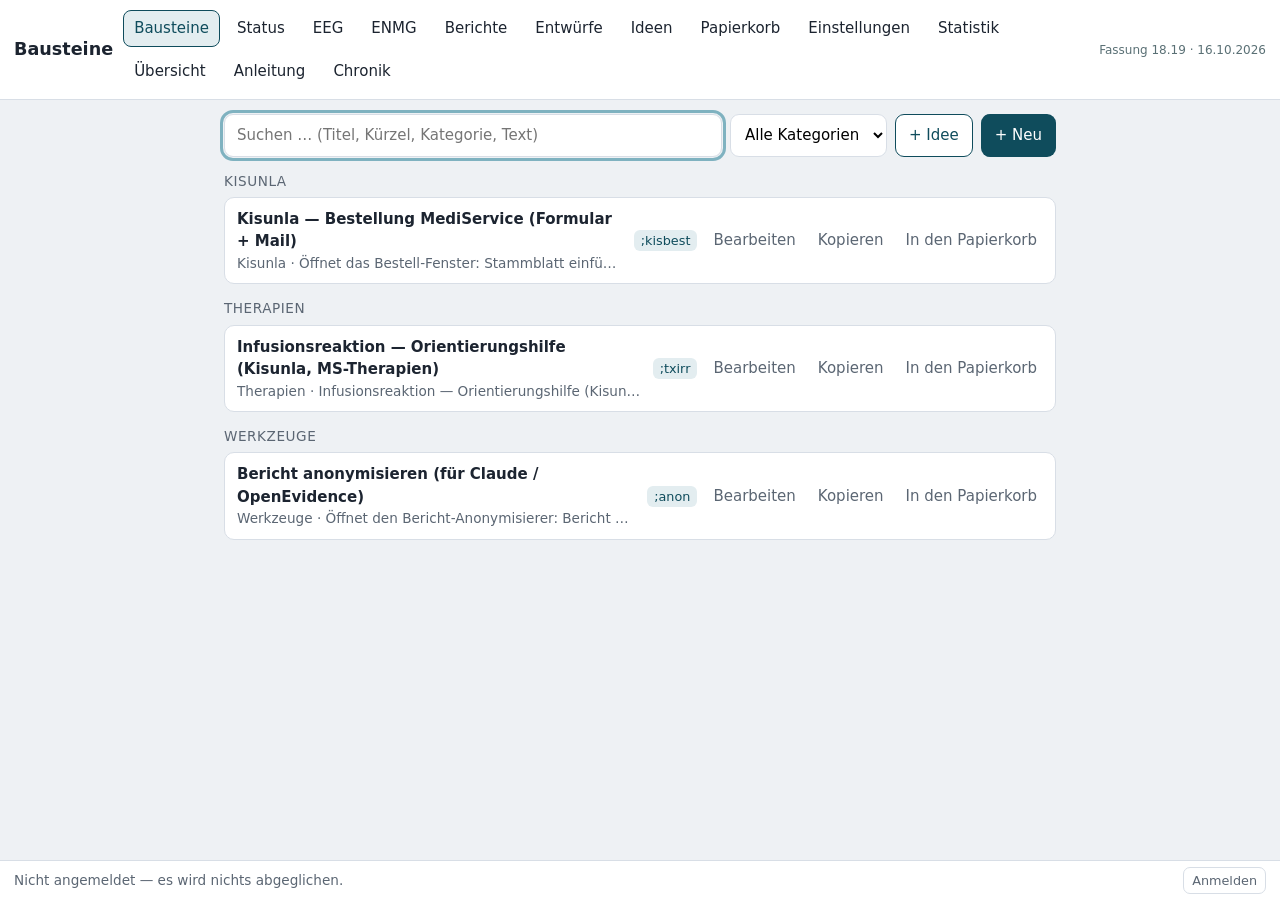
==== index.html @ f897bfd3 "18.19: Nachbesserung 18.18 — nur der weisse Kasten, ENMG-Bericht ohne Patientenzeile, Aufzählung je " ====
<!DOCTYPE html>
<!-- Datei: index.html
     Projekt: Textbausteine — Teil: App (Browser)
     Zweck: Das Gerüst der App: lädt Stil und alle Skripte in der
     richtigen Reihenfolge und stellt die leeren Flächen bereit, die
     die Ansichts-Dateien füllen. Doppelklick auf diese Datei startet
     die App.
     Testdaten-Welt: dieselbe Adresse mit ?welt=dev öffnen (roter Rahmen).
     An jeder Datei hängt eine Fassungsmarke (?v=…). Ohne sie hielte der
     Browser nach einer Veröffentlichung die alten Dateien fest, und Näd
     würde eine Fassung testen, die es nicht mehr gibt.
     GRUNDSATZ: In dieser App werden nie Patientendaten gespeichert. -->
<html lang="de">
<head>
<meta charset="UTF-8">
<meta name="viewport" content="width=device-width, initial-scale=1.0, viewport-fit=cover">
<title>Bausteine</title>
<link rel="stylesheet" href="stil.css?v=18.19">
</head>
<body>
  <header>
    <h1 id="app-name">Bausteine</h1>
    <span class="dev-marke" id="dev-marke" hidden>DEV</span>
    <nav id="haupt-nav"></nav>
  </header>
  <main id="inhalt"><div class="laden" id="lade-hinweis">Daten werden geladen …</div></main>
  <footer id="abgleich-leiste"></footer>
  <div id="meldung"></div>

  <!-- Reihenfolge ist Absicht: Texte → Zugangsdaten → Speicher →
       Netzverbindung → Abgleich → Makros → Masken → Auszeichnung → RTF-Leser → Reichtext →
       Einstellungen → Bausteine → Statistik → Bericht →
       Tardoc-Daten → Status-Grundlage → Status → EEG-Grundlage → EEG → ENMG → Selbsttest →
       Hilfe → Chronik → Formatleiste → Oberfläche → Ansichten -->
  <script src="texte.js?v=18.19"></script>
  <script src="konfiguration.js?v=18.19"></script>
  <script src="speicher.js?v=18.19"></script>
  <script src="wolke.js?v=18.19"></script>
  <script src="abgleich.js?v=18.19"></script>
  <script src="makros.js?v=18.19"></script>
  <script src="masken.js?v=18.19"></script>
  <script src="auszeichnung.js?v=18.19"></script>
  <script src="rtf-lesen.js?v=18.19"></script>
  <script src="reichtext.js?v=18.19"></script>
  <script src="einstellungen.js?v=18.19"></script>
  <script src="bausteine.js?v=18.19"></script>
  <script src="statistik.js?v=18.19"></script>
  <script src="bericht.js?v=18.19"></script>
  <script src="tardoc-daten.js?v=18.19"></script>
  <script src="status-grundlage.js?v=18.19"></script>
  <script src="status-texte.js?v=18.19"></script>
  <script src="status.js?v=18.19"></script>
  <script src="eeg-grundlage.js?v=18.19"></script>
  <script src="eeg.js?v=18.19"></script>
  <script src="normwerte-grundlage.js?v=18.19"></script>
  <script src="enmg-texte.js?v=18.19"></script>
  <script src="enmg.js?v=18.19"></script>
  <script src="enmg-befund.js?v=18.19"></script>
  <script src="enmg-leser.js?v=18.19"></script>
  <script src="enmg-leser-word.js?v=18.19"></script>
  <script src="enmg-leser-pdf.js?v=18.19"></script>
  <script src="enmg-leser-doc.js?v=18.19"></script>
  <script src="enmg-viking.js?v=18.19"></script>
  <script src="enmg-anonym.js?v=18.19"></script>
  <script src="diagnose.js?v=18.19"></script>
  <script src="pdf-formular.js?v=18.19"></script>
  <script src="kisunla-umbau.js?v=18.19"></script>
  <script src="kisunla.js?v=18.19"></script>
  <script src="selbsttest.js?v=18.19"></script>
  <script src="selbsttest-enmg.js?v=18.19"></script>
  <script src="hilfe.js?v=18.19"></script>
  <script src="chronik.js?v=18.19"></script>
  <script src="tastenkuerzel.js?v=18.19"></script>
  <script src="formatleiste-tabellen.js?v=18.19"></script>
  <script src="formatleiste.js?v=18.19"></script>
  <script src="oberflaeche.js?v=18.19"></script>
  <script src="ansicht-ausfuellen.js?v=18.19"></script>
  <script src="ansicht-anzeigen.js?v=18.19"></script>
  <script src="ansicht-kisunla.js?v=18.19"></script>
  <script src="ansicht-status-tardoc.js?v=18.19"></script>
  <script src="ansicht-status.js?v=18.19"></script>
  <script src="ansicht-status-pflege.js?v=18.19"></script>
  <script src="ansicht-eeg.js?v=18.19"></script>
  <script src="ansicht-eeg-pflege.js?v=18.19"></script>
  <script src="ansicht-enmg.js?v=18.19"></script>
  <script src="ansicht-enmg-pflege.js?v=18.19"></script>
  <script src="ansicht-enmg-anonym.js?v=18.19"></script>
  <script src="bericht-anonym.js?v=18.19"></script>
  <script src="ansicht-bericht-anonym.js?v=18.19"></script>
  <script src="ansicht-uebersicht.js?v=18.19"></script>
  <script src="ansicht-bericht-mc.js?v=18.19"></script>
  <script src="ansicht-kaertchen.js?v=18.19"></script>
  <script src="ansicht-bearbeiten.js?v=18.19"></script>
  <script src="ansicht-ideen.js?v=18.19"></script>
  <script src="ansicht-einstellungen.js?v=18.19"></script>
  <script src="ansicht-entwuerfe.js?v=18.19"></script>
  <script src="ansicht-wolke.js?v=18.19"></script>
  <script src="fenster-modus.js?v=18.19"></script>
</body>
</html>
---- stil.css ----
/* Datei: stil.css
   Projekt: Textbausteine — Teil: App (Browser)
   Zweck: Das gesamte Aussehen der App. Farben stehen oben als benannte
   Werte (Blaupause G.9a) — ein späteres Dunkel-Schema ändert nur sie.
   Seit Etappe 2 zusätzlich: die schmale Abgleich-Leiste am unteren
   Rand und die Gegenüberstellung zweier Fassungen bei einer doppelten
   Änderung. */

:root {
  --grund: #eef1f4;          /* Seitenhintergrund */
  --karte: #ffffff;          /* Kartengrund */
  --schrift: #1c2430;        /* Textfarbe */
  --gedaempft: #5b6673;      /* Nebentext */
  --linie: #d8dee6;          /* Trennlinien */
  --akzent: #0f4c5c;         /* Knöpfe, Hervorhebung */
  --akzent-hell: #e3edf0;
  --gut-schrift: #14632f;  --gut-grund: #e3f3e8;
  --warn-schrift: #a3261d; --warn-grund: #fbeae8;
  --dev: #c22e2e;
}
* { box-sizing: border-box; }
html, body { margin: 0; height: 100%; }
body {
  background: var(--grund); color: var(--schrift);
  font: 15px/1.5 -apple-system, "Segoe UI", system-ui, Roboto, Arial, sans-serif;
}
/* Testwelt-Rahmen (20.9. korrigiert): Er lag als Rahmen AM Inhalt und
   schnitt darum quer durch die Liste, sobald die Seite länger wurde.
   Jetzt liegt er als eigene Schicht über dem Fensterrand — er wandert
   beim Scrollen nicht mit und überdeckt nichts. */
body.dev-welt { min-height: 100vh; }
body.dev-welt::after {
  content: ""; position: fixed; inset: 0; z-index: 9;
  border: 4px solid var(--dev); pointer-events: none;
}

header {
  display: flex; align-items: center; gap: 10px;
  padding: 10px 14px; background: var(--karte);
  border-bottom: 1px solid var(--linie);
  position: sticky; top: 0; z-index: 5;
}
header h1 { font-size: 1.1rem; margin: 0; }
.dev-marke {
  background: var(--dev); color: #fff; border-radius: 6px;
  padding: 1px 8px; font-size: .8rem; font-weight: 700;
}
nav { margin-left: auto; display: flex; gap: 6px; flex-wrap: wrap; }
nav button {
  background: none; border: 1px solid transparent; border-radius: 8px;
  padding: 6px 10px; font: inherit; cursor: pointer; color: var(--schrift);
}
nav button.aktiv { background: var(--akzent-hell); border-color: var(--akzent); color: var(--akzent); }

main { max-width: 860px; margin: 0 auto; padding: 14px 14px 56px; }
main.breit { max-width: 1100px; }

/* Die Abgleich-Leiste: immer sichtbar, nie im Weg. */
#abgleich-leiste {
  position: fixed; left: 0; right: 0; bottom: 0; z-index: 8;
  display: flex; align-items: center; gap: 10px; flex-wrap: wrap;
  padding: 6px 14px calc(6px + env(safe-area-inset-bottom));
  background: var(--karte); border-top: 1px solid var(--linie);
  font-size: .85rem; color: var(--gedaempft);
}
#abgleich-leiste.warn { background: var(--warn-grund); color: var(--warn-schrift); }
#abgleich-leiste .leiste-text { flex: 1; min-width: 120px; }
#abgleich-leiste .leiste-offen {
  background: var(--akzent-hell); color: var(--akzent);
  border-radius: 6px; padding: 1px 8px; white-space: nowrap;
}

/* Zwei Fassungen nebeneinander, wenn beide Orte geändert haben. */
.fassung {
  border: 1px solid var(--linie); border-radius: 9px;
  padding: 10px; margin-bottom: 10px;
}
.fassung-kopf { font-weight: 700; font-size: .9rem; }
.fassung-titel { margin-top: 4px; }

.werkzeugleiste { display: flex; gap: 8px; margin-bottom: 12px; flex-wrap: wrap; }
.werkzeugleiste input[type=search] {
  flex: 1; min-width: 200px; font: inherit;
  padding: 9px 12px; border: 1px solid var(--linie); border-radius: 9px;
}
.werkzeugleiste select {
  font: inherit; padding: 8px 10px; border: 1px solid var(--linie);
  border-radius: 9px; background: var(--karte); max-width: 220px;
}
button.haupt {
  background: var(--akzent); color: #fff; border: 0; border-radius: 9px;
  padding: 9px 14px; font: inherit; cursor: pointer;
}
button.neben {
  background: var(--karte); color: var(--akzent);
  border: 1px solid var(--akzent); border-radius: 9px;
  padding: 8px 13px; font: inherit; cursor: pointer;
}
button.leise {
  background: none; border: 0; color: var(--gedaempft);
  font: inherit; cursor: pointer; padding: 4px 6px; border-radius: 6px;
}
button.leise:hover { background: var(--akzent-hell); color: var(--akzent); }
button:focus-visible, input:focus-visible, select:focus-visible,
textarea:focus-visible { outline: 3px solid #7fb2c0; outline-offset: 1px; }

.gruppe { margin: 14px 0 6px; color: var(--gedaempft); font-size: .85rem;
          text-transform: uppercase; letter-spacing: .04em; }
ul.liste { list-style: none; margin: 0; padding: 0; }
ul.liste li {
  background: var(--karte); border: 1px solid var(--linie);
  border-radius: 10px; margin-bottom: 8px;
  display: flex; align-items: center; gap: 10px; padding: 10px 12px;
  cursor: pointer;
}
ul.liste li:hover { border-color: var(--akzent); }
.zeile-text { flex: 1; min-width: 0; }
.zeile-titel { font-weight: 600; }
.zeile-neben { color: var(--gedaempft); font-size: .85rem;
  white-space: nowrap; overflow: hidden; text-overflow: ellipsis; }
.marke {
  background: var(--akzent-hell); color: var(--akzent);
  border-radius: 6px; padding: 1px 7px; font-size: .8rem; white-space: nowrap;
}
.leer, .laden { color: var(--gedaempft); background: var(--karte);
  border: 1px dashed var(--linie); border-radius: 10px; padding: 18px;
  text-align: center; }

/* Das Fenster darf nie höher werden als der Bildschirm: der Inhalt
   scrollt, die Knopfzeile unten bleibt stehen. Sonst rutschte
   „Speichern" bei langen Fenstern (z. B. Baustein mit zwei
   Standort-Fassungen) aus dem Bild — Näd 22.9. */
dialog {
  border: 1px solid var(--linie); border-radius: 12px; padding: 18px;
  width: min(560px, 92vw); color: var(--schrift);
  max-height: 88vh; overflow-y: auto; overscroll-behavior: contain;
}
/* Das Bearbeiten-Fenster ist bewusst BREIT (Näd 23.9.): Nur so sieht
   man beim Schreiben, wo eine Zeile wirklich umbricht und wo ein
   Absatz endet — und Tabellen stehen in ihrer echten Breite da,
   statt zusammengequetscht. Auf kleinen Bildschirmen greift 96vw. */
dialog.weit { width: min(1180px, 96vw); }
dialog::backdrop { background: rgba(20, 30, 40, .35); }
dialog h2 { margin: 0 0 10px; font-size: 1.05rem; }
.feldzeile { margin-bottom: 10px; }
.feldzeile label { display: block; font-size: .85rem; color: var(--gedaempft);
  margin-bottom: 3px; }
.feldzeile input[type=text], .feldzeile textarea, .feldzeile select {
  width: 100%; font: inherit; padding: 8px 10px;
  border: 1px solid var(--linie); border-radius: 8px;
}
.feldzeile textarea { min-height: 130px; font-family: ui-monospace, "SF Mono",
  Consolas, Menlo, monospace; font-size: .9rem; }
.dialog-knoepfe { display: flex; gap: 8px; justify-content: flex-end;
  margin-top: 14px; flex-wrap: wrap;
  position: sticky; bottom: -18px; z-index: 5;
  background: var(--karte); border-top: 1px solid var(--linie);
  padding: 10px 0 4px; margin-bottom: -4px; }
.hinweis-gut { color: var(--gut-schrift); font-size: .85rem; }
/* Hinweiszeile im Kopier-Fenster (23.9.). */
dialog p.hinweis { margin: -4px 0 10px; font-size: .85rem;
  color: var(--gedaempft); }
ul.fehlerliste { margin: 2px 0 0; padding-left: 20px; }
ul.fehlerliste li { font-size: .85rem; margin-bottom: 2px; }
ul.fehlerliste.warn li { color: var(--warn-schrift); }
.knopfleiste { display: flex; flex-wrap: wrap; gap: 4px; }
button.klein { font-size: .8rem; padding: 3px 8px;
  border: 1px solid var(--linie); border-radius: 7px; background: var(--karte); }
button.klein:hover { background: var(--akzent-hell); border-color: var(--akzent); }
.zaehler { color: var(--akzent); font-weight: 700; min-width: 46px; }
h3.unterkapitel { font-size: .92rem; margin: 12px 0 2px; }
h3.unterkapitel:first-of-type { margin-top: 4px; }
.hinweis-warn { color: var(--warn-schrift); font-size: .85rem; white-space: pre-line; }
/* Fehlerzeile im Bearbeiten-Fenster: deutlich sichtbar über den
   Knöpfen (23.9.), weil die Sprechblase vom Fenster verdeckt wird. */
dialog > p.hinweis-warn { margin: 10px 0 0; padding: 8px 10px;
  border: 1px solid var(--warn-schrift); border-radius: 8px; }
.vorschau-kasten {
  background: var(--grund); border: 1px solid var(--linie); border-radius: 8px;
  padding: 10px; white-space: pre-wrap; font-size: .9rem; margin-top: 8px;
}

.karte {
  background: var(--karte); border: 1px solid var(--linie);
  border-radius: 10px; padding: 14px; margin-bottom: 12px;
}
.karte h2 { margin: 0 0 8px; font-size: 1rem; }
.karte p.erklaerung { color: var(--gedaempft); font-size: .9rem; margin: 4px 0 10px; }
table.konstanten { width: 100%; border-collapse: collapse; }
table.konstanten td { padding: 4px 6px 4px 0; }
table.konstanten input { width: 100%; font: inherit; padding: 6px 8px;
  border: 1px solid var(--linie); border-radius: 7px; }
table.konstanten button { font-size: .8rem; padding: 4px 10px;
  border: 1px solid var(--linie); border-radius: 7px; background: var(--karte);
  color: var(--warn-schrift); cursor: pointer; white-space: nowrap; }
table.konstanten button:hover { background: var(--warn-grund);
  border-color: var(--warn-schrift); }

.test-zeile { display: flex; gap: 8px; padding: 5px 0;
  border-bottom: 1px dashed var(--linie); align-items: baseline; }
.test-zeile:last-child { border-bottom: 0; }
.punkt-gut { color: var(--gut-schrift); font-weight: 700; }
.punkt-warn { color: var(--warn-schrift); font-weight: 700; }
.test-detail { color: var(--gedaempft); font-size: .85rem; }

#meldung {
  position: fixed; left: 50%; bottom: 22px; transform: translateX(-50%);
  background: var(--schrift); color: #fff; border-radius: 999px;
  padding: 9px 18px; font-size: .9rem; opacity: 0; pointer-events: none;
  transition: opacity .2s; max-width: 90vw; text-align: center; z-index: 50;
}
#meldung.sichtbar { opacity: 1; }
#meldung.warn { background: var(--warn-schrift); }

@media (max-width: 600px) {
  nav button { padding: 6px 7px; font-size: .85rem; }
  main { padding: 10px; }
}

/* Schreibfeld mit Formatierung (formatleiste.js) */
.schreibfeld-rahmen { border: 1px solid var(--linie); border-radius: 9px;
  overflow: hidden; background: var(--karte); }
.formatleiste { display: flex; flex-wrap: wrap; gap: 4px; align-items: center;
  padding: 6px 8px; background: var(--grund); border-bottom: 1px solid var(--linie); }
.formatleiste button.klein { min-width: 30px; }
.formatleiste select.klein { font-size: .82rem; padding: 3px 6px;
  border: 1px solid var(--linie); border-radius: 6px; background: var(--karte); }
.knopf-fett { font-weight: 800; }
.knopf-kursiv { font-style: italic; }
.knopf-unter { text-decoration: underline; }
.knopf-durch { text-decoration: line-through; }
.klein-hinweis { padding: 4px 8px; margin: 0; font-size: .78rem;
  border-bottom: 1px solid var(--linie); }
/* Arial 10 Punkt — dieselbe Schrift und Grösse wie KISIMs Textfelder,
   damit im Schreibfeld steht, was nachher auch dort steht. */
/* Die Fassungs-Felder starten kleiner als das Hauptfeld — sie sind die
   Ausnahme, nicht der Regelfall, und dürfen das Fenster nicht sprengen. */
.variante-block { border-left: 3px solid var(--linie); padding-left: 10px;
  margin: 10px 0; }
.variante-kopf { display: flex; align-items: center; gap: 8px;
  justify-content: space-between; }
.variante-block .schreibfeld { min-height: 90px; max-height: 24vh; }
.schreibfeld { min-height: 140px; max-height: 42vh; overflow: auto;
  padding: 10px 12px; outline: none; line-height: 1.45;
  font-family: Arial, Helvetica, sans-serif; font-size: 13.3px; }
.schreibfeld:focus { box-shadow: inset 0 0 0 2px var(--akzent-hell); }
.schreibfeld ul, .schreibfeld ol { margin: 4px 0 4px 20px; padding-left: 10px; }
.marke-diktat { background: var(--warn-grund); color: var(--warn-schrift); }

/* Zwischenablage untersuchen */
.untersuch-feld { border: 2px solid var(--akzent); border-radius: 8px;
  min-height: 70px; max-height: 200px; }
.rohtext { background: var(--grund); border: 1px solid var(--linie);
  border-radius: 8px; padding: 8px; font-size: .74rem; white-space: pre-wrap;
  word-break: break-all; max-height: 260px; overflow: auto; margin-top: 10px; }

/* Entwürfe und Sammel-Erfassung */
.sammelfeld { border: 2px solid var(--akzent); border-radius: 9px;
  min-height: 110px; }
.sammelfeld:empty::before { content: attr(data-leer); color: var(--gedaempft); }
.sammel-knoepfe { justify-content: flex-start; margin-top: 10px; }
.sammel-zaehler { margin-top: 8px; }
.idee-feld { width: 100%; min-height: 130px; font: inherit; padding: 10px;
  border: 1px solid var(--linie); border-radius: 9px; box-sizing: border-box; }

/* Fassungsmarke oben auf jeder Seite (20.9.) */
.fassung-marke { margin-left: 10px; font-size: 12px; color: #5a7075; font-weight: normal; white-space: nowrap; }

/* ---- Tabellen (Etappe 7) ------------------------------------------- */
.tb-tabelle { border-collapse: collapse; width: 100%; margin: 6px 0;
  table-layout: fixed; font-size: 13.3px; }
.tb-tabelle td, .tb-tabelle th { border: 1px solid var(--linie);
  padding: 3px 6px; vertical-align: top; word-wrap: break-word;
  min-width: 24px; }
.tb-tabelle th { font-weight: 700; background: var(--karte);
  text-align: left; }
.schreibfeld { overflow-x: auto; }
/* Die Werkzeuge stehen in EINER Zeile und rücken erst um, wenn der
   Platz wirklich fehlt; zusammengehörende Gruppen bleiben beisammen
   (Näd 23.9.: „L, M und R sollten auf der gleichen Zeile sein"). */
.tabellen-leiste .gruppe { display: inline-flex; gap: 4px; }
.tabellen-leiste { display: none; flex-wrap: wrap; gap: 4px; align-items: center;
  align-items: center; padding: 4px 8px;
  border-top: 1px dashed var(--linie); }
.tabellen-leiste.sichtbar { display: flex; }
.tabellen-leiste .leisten-titel { font-size: .78rem;
  color: var(--gedaempft); margin-right: 2px; }

/* ---- Etappe 8: Masken-Fenster ------------------------------------- */
/* Scrollen und die festsitzende Knopfzeile bringt schon die
   allgemeine dialog-Regel oben mit (Register #35). */
dialog.maske { width: min(720px, 94vw); }
.maske-zeile { display: block; }
.maske-kopf {
  display: flex; gap: 8px; align-items: center; font-weight: 600;
  cursor: pointer;
}
.maske-kopf input[type="checkbox"] { width: 17px; height: 17px; }
.maske-text {
  width: 100%; margin-top: 4px; padding: 6px 8px;
  border: 1px solid var(--linie); border-radius: 9px; resize: vertical;
  /* hebt die Schreibfeld-Regel der feldzeile auf: Ankreuz-Texte sind
     kurze Sätze, keine Monospace-Editoren */
  min-height: 0; font: inherit;
}
.maske-katliste {
  display: flex; flex-direction: column; gap: 4px; margin-top: 4px;
  padding-left: 4px;
}
.maske-kateintrag {
  display: flex; gap: 8px; align-items: center; font-weight: normal;
  cursor: pointer;
}
.maske-kateintrag input[type="checkbox"] { width: 16px; height: 16px; }
/* Was gerade nicht gilt (Abschnitt abgewählt), bleibt sichtbar, aber
   gedimmt — das Fenster springt nicht (Entscheid Etappe 8). */
.maske-zeile.gedimmt { opacity: .45; }

/* Sammelrunde E8: Bausteine ohne Kategorie stehen abgesetzt zuunterst. */
.gruppe-ohne { color: #8a6d1a; border-top: 2px solid #e6d9a8;
  margin-top: 18px; padding-top: 10px; }
.liste-ohne li { background: #fdf9ec; }
.erklaerzeile { margin-top: 6px; min-height: 2.4em; font-size: 0.85rem;
  color: #4a5b60; background: #f2f6f7; border-radius: 6px; padding: 6px 10px; }

/* Kärtchen-Runde: Platzhalter als Klartext-Kärtchen im Schreibfeld. */
.tb-chip { display: inline-block; padding: 1px 8px; margin: 0 1px;
  border-radius: 10px; font-size: 0.82em; font-weight: 600;
  background: #e3edf0; color: #14595f; border: 1px solid #b9d2d8;
  cursor: pointer; user-select: none; white-space: nowrap;
  max-width: 100%; overflow: hidden; text-overflow: ellipsis;
  vertical-align: baseline; }
.tb-chip:hover { filter: brightness(0.94); }
.tb-chip-ankreuz { background: #e7f0e2; border-color: #bfd6b3; color: #2f5c1f; }
.tb-chip-kategorie { background: #efe6f4; border-color: #d3bede; color: #5b2d78; }
.tb-chip-sprung { background: #fdeee0; border-color: #ecd0b0; color: #8a4b12; }
.tb-chip-roh { background: #eee; border-color: #ccc; color: #555; }
.tb-chip-wenn, .tb-chip-wennnicht, .tb-chip-ende { font-weight: 700; }
.tb-paar-0 { background: #dcebf7; border-color: #aecfe8; color: #114b78; }
.tb-paar-1 { background: #fdf3d7; border-color: #e8d79a; color: #6d5410; }
.tb-paar-2 { background: #fbe3ea; border-color: #eab6c6; color: #7c1f3f; }
.tb-paar-3 { background: #e2f2ec; border-color: #b2dccd; color: #145c43; }
.tb-paar-fehl { background: #fdecea; border-color: #d33; color: #a11;
  border-style: dashed; }
.rohzeile { margin-top: 6px; display: flex; gap: 6px; align-items: center;
  font-size: 0.8rem; color: #7a888c; }
.rohzeile label { cursor: pointer; }

/* ---- Status-Werk (Etappe 9) ---------------------------------------- */
.status-kopf { display: flex; align-items: center; gap: 12px;
  justify-content: space-between; flex-wrap: wrap; }
.status-teilmengen { display: flex; flex-wrap: wrap; gap: 6px;
  align-items: center; margin: 8px 0; }
.status-chip { border-radius: 999px; padding: 4px 12px; }
.status-chip.aktiv { background: #2c7a7b; color: #fff;
  border-color: #2c7a7b; }
.status-tardoc { background: #f6f8f8; border: 1px solid #dde4e6;
  border-radius: 8px; padding: 8px 10px; margin: 8px 0; }
.status-tardoc-zeile { display: flex; align-items: center; gap: 10px;
  flex-wrap: wrap; margin: 2px 0; }
.status-pille { border-radius: 999px; padding: 2px 10px;
  background: #e7ebec; font-weight: 600; white-space: nowrap; }
.status-pille.gut { background: #d9f2e2; color: #1c7c3c; }
.status-pille.halb { background: #fdf3d7; color: #8a6d00; }
.status-tardoc-fuss { font-size: 0.72rem; color: #8a9599;
  margin-top: 4px; }
.status-suche { width: 100%; max-width: 420px; margin: 4px 0 10px;
  padding: 6px 10px; }
.status-flaeche { display: grid; grid-template-columns: minmax(0, 1fr) 340px;
  gap: 16px; align-items: start; }
@media (max-width: 900px) { .status-flaeche { grid-template-columns: 1fr; } }
.status-rechts { position: sticky; top: calc(var(--kopf-h, 0px) + 10px); }
.status-knoepfe { display: flex; flex-wrap: wrap; gap: 6px; }
.status-kopieren { font-weight: 700; }
.status-vorschau { margin-top: 8px; max-height: 62vh; overflow: auto; }
.status-vorschau-inhalt p { margin: 0 0 8px; }
.status-kategorie { border: 1px solid #e2e8ea; border-radius: 8px;
  padding: 8px 10px; margin: 0 0 10px; background: #fff; }
.status-kategorie h3 { margin: 0 0 6px; font-size: 0.95rem;
  text-decoration: underline; }
.status-zeile { display: flex; gap: 8px; align-items: flex-start;
  padding: 3px 0; }
.status-zeile input[type="checkbox"] { margin-top: 3px; }
.status-zeile.selten { opacity: 0.82; font-size: 0.9em;
  background: #fafcfc; }
.status-zeile-inhalt { flex: 1; min-width: 0; }
.status-name { font-weight: 600; }
.status-befund { cursor: pointer; border-bottom: 1px dotted #b8c4c7; }
.status-befund:hover { background: #eef4f5; }
.status-befund.abweichend { font-weight: 700; color: #444444; }
.status-zurueck { margin-left: 6px; padding: 0 6px; }
.status-abweichfeld { width: 100%; box-sizing: border-box; }
.status-weitere { margin-top: 4px; font-size: 0.8rem; color: #4a6a6e;
  background: none; border: none; text-decoration: underline;
  cursor: pointer; padding: 2px 0; }
/* Pflege */
.status-pflege-katzeile { display: flex; align-items: center; gap: 8px; }
.status-pflege-katzeile h3 { cursor: pointer; margin: 0; }
.status-pflege-zeile { display: flex; align-items: center; gap: 8px;
  padding: 3px 0; flex-wrap: wrap; }
.status-pflege-befund { flex: 1; min-width: 180px; color: #5c6a6e;
  font-size: 0.88em; }
.status-pfeil { padding: 0 7px; }
.status-pfeil:disabled { opacity: 0.3; }
.status-marke { font-size: 0.72rem; border-radius: 999px;
  padding: 1px 9px; background: #eef1f2; color: #7a888c; }
.status-marke.haeufig { background: #dcefe4; color: #1c7c3c; }
.status-katwahl { max-width: 180px; }
.status-klein { font-size: 0.78rem; padding: 2px 8px; }
.status-grundneu { margin-top: 14px; color: #a11; }
.status-dialog { max-width: 560px; width: 92vw; }
.status-etiketten { margin: 4px 0; }
.status-etikett { display: flex; align-items: center; gap: 8px;
  font-size: 0.85rem; padding: 2px 0; }
.status-etikett-neu { display: flex; flex-wrap: wrap; gap: 6px;
  align-items: center; margin-top: 4px; }
.status-muskeln { width: 90px; }
/* Übersicht */
.uebersicht-tabelle h3 { margin: 12px 0 4px; }
.uebersicht-zeile { display: grid;
  grid-template-columns: 22ch 240px minmax(0, 1fr) 90px;
  gap: 10px; padding: 3px 0; border-bottom: 1px solid #eef1f2;
  align-items: baseline; }
@media (max-width: 800px) {
  .uebersicht-zeile { grid-template-columns: 90px minmax(0, 1fr); }
  .uebersicht-text, .uebersicht-benutzt { display: none; }
}
.uebersicht-kuerzel { font-family: ui-monospace, Consolas, monospace;
  color: #2c7a7b; overflow-wrap: anywhere; }
.uebersicht-titel { font-weight: 600; }
.uebersicht-text { color: #5c6a6e; font-size: 0.88em; overflow: hidden;
  text-overflow: ellipsis; white-space: nowrap; }
.uebersicht-benutzt { font-size: 0.78em; color: #8a9599;
  text-align: right; }

/* ---- Berichte: Bericht Memory Clinic (Etappe 9, R6) ----------------- */
.bmc-quelle { width: 100%; box-sizing: border-box; font: 0.85rem/1.4 inherit;
  padding: 8px; border: 1px solid #c8d0d3; border-radius: 6px; }
.bmc-wahlen { display: flex; flex-wrap: wrap; gap: 10px; align-items: flex-end;
  margin: 10px 0; }
.bmc-wahl { display: flex; flex-direction: column; gap: 3px;
  font-size: 0.8rem; color: #5b6b70; }
.bmc-ziel { margin-top: 14px; }
.bmc-zielkopf { display: flex; align-items: center; gap: 12px;
  justify-content: space-between; }
.bmc-zielkopf h3 { margin: 0; }
.bmc-vorschau { background: #fff; border: 1px solid #dde4e6; border-radius: 6px;
  padding: 10px 12px; margin-top: 8px; max-height: 300px; overflow: auto;
  font-size: 0.85rem; }
.bmc-vorschau p { margin: 0 0 8px; }

/* ---- Sammelrunde Etappe 9 (27.9.): Sticky-Kopf, Nur-Gewählte, iPhone */
.status-sticky { position: sticky; top: var(--kopf-h, 0px); z-index: 4;
  background: var(--grund); padding: 6px 0 8px; box-shadow: 0 6px 8px -8px rgba(0,0,0,0.25); }
.status-suchzeile { display: flex; gap: 8px; align-items: center; }
.status-suchzeile .status-suche { flex: 1; }
.status-nurgew { border-radius: 999px; padding: 4px 12px; white-space: nowrap; }
.status-nurgew.aktiv { background: #2c7a7b; color: #fff; border-color: #2c7a7b; }
.status-name { cursor: pointer; }
.status-exportzeile { margin: 4px 0 10px; }
.uebersicht-zeile { cursor: pointer; }
.uebersicht-zeile:hover { background: #eef3f3; }

/* iPhone und schmale Fenster: Die App bleibt benutzbar — Navigation
   umbrechend und kompakt, Status einspaltig, Vorschau darunter. */
@media (max-width: 760px) {
  header { flex-wrap: wrap; row-gap: 4px; position: static; }
  .status-sticky { top: 0; }
  .fassung-marke { flex-basis: 100%; margin-left: 0; }
  #haupt-nav { flex-wrap: wrap; gap: 4px; }
  #haupt-nav button { padding: 5px 9px; font-size: 0.82rem; }
  .status-flaeche { display: block; }
  .status-rechts { position: static; max-width: none; margin-top: 14px; }
  .status-vorschau { max-height: 40vh; }
  .status-teilmengen { overflow-x: auto; flex-wrap: nowrap;
    padding-bottom: 4px; -webkit-overflow-scrolling: touch; }
  .status-tardoc-zeile { flex-wrap: wrap; }
  .bmc-wahlen { flex-direction: column; align-items: stretch; }
  .uebersicht-zeile { grid-template-columns: auto 1fr; }
  .uebersicht-text { display: none; }
}

/* Tardoc-Nachlese-Fenster (27.9.) */
.status-tardoc-lesen { margin-left: 10px; font-size: .8rem;
  border-radius: 999px; padding: 2px 10px; }
.status-schleier { position: fixed; inset: 0; z-index: 60;
  background: rgba(20, 35, 38, 0.45); display: flex;
  align-items: flex-start; justify-content: center; padding: 4vh 12px; }
.status-lesen-karte { background: var(--karte); border-radius: 12px;
  max-width: 760px; width: 100%; max-height: 88vh; overflow-y: auto;
  padding: 16px 20px; box-shadow: 0 12px 40px rgba(0,0,0,0.3); }
.status-lesen-karte h4 { margin: 14px 0 4px; }
.status-lesen-position { margin: 4px 0; }
.status-lesen-position a { color: var(--akzent); }
.status-lesen-gruppe { margin: 3px 0 3px 10px; font-size: .88rem; }

/* Nachbesserung 27.9.: Ampel-Zeile springt nicht mehr (eine Zeile,
   Überlauf mit …, voller Text als Tooltip); Muskel-Auswahl. */
.status-tardoc-zeile { flex-wrap: nowrap; min-height: 26px; }
.status-tardoc-hinweis { flex: 1; min-width: 0; white-space: nowrap;
  overflow: hidden; text-overflow: ellipsis; }
.status-befund .abweichend-teil { color: #444444; }
.status-merkmale { margin: 2px 0 4px 26px; }
.status-merkmal-knopf { font-size: .78rem; border-radius: 999px;
  padding: 2px 10px; }
.status-merkmal-feld { margin-top: 6px; padding: 8px 10px;
  background: #eef3f3; border-radius: 8px;
  display: grid; grid-template-columns: repeat(auto-fill, minmax(230px, 1fr));
  gap: 2px 14px; }
.status-merkmal-titel { grid-column: 1 / -1; font-weight: 700;
  font-size: .8rem; margin-top: 6px; }
.status-merkmal-titel:first-child { margin-top: 0; }
.status-merkmal-zeile { display: flex; gap: 6px; align-items: center;
  font-size: .85rem; cursor: pointer; }

/* 28.9.: Abdeckung über dem klebenden Kopf (Windows-Loch), B|A-Spalten
   im Nachlese-Fenster, wachsendes Überschreiben-Feld */
.status-sticky::before { content: ""; position: absolute; left: 0;
  right: 0; bottom: 100%; height: 140px; background: var(--grund); }
.status-lesen-ab { display: grid; grid-template-columns: 1fr 1fr;
  gap: 10px; margin: 6px 0 10px; }
.status-lesen-ab .status-lesen-position { margin: 0; padding: 8px 10px;
  border-radius: 8px; border: 1px solid var(--linie); }
.status-lesen-ab .halb { background: #fdf6e3; border-color: #e5d9a8; }
.status-lesen-ab .gut { background: #e8f4ef; border-color: #b7dcc9; }
.status-abweichfeld { overflow: hidden; resize: vertical;
  min-height: 44px; }
@media (max-width: 760px) { .status-lesen-ab { grid-template-columns: 1fr; } }

/* 28.9.: Nachlese als Tabelle (Gruppe × Exploration B | A) */
.status-lesen-tabelle-huelle { overflow-x: auto; margin: 6px 0 10px; }
.status-lesen-tabelle { border-collapse: collapse; width: 100%;
  font-size: .85rem; }
.status-lesen-tabelle th, .status-lesen-tabelle td { border: 1px solid var(--linie);
  padding: 6px 8px; vertical-align: top; text-align: left; }
.status-lesen-tabelle th { background: #f4f7f7; }
.status-lesen-tabelle th.halb, .status-lesen-tabelle td.halb { background: #fdf6e3; }
.status-lesen-tabelle th.gut, .status-lesen-tabelle td.gut { background: #e8f4ef; }
.status-lesen-tabelle th a { color: var(--akzent); }
.status-lesen-gruppenname { font-weight: 700; white-space: nowrap; }

/* Bericht MC: eingelesene Zusatzuntersuchungen (15.13) */
.bmc-zusatz { margin-top: 12px; }
.bmc-zusatz textarea { margin-bottom: 8px; }
.bmc-chips { margin-top: 8px; display: flex; flex-wrap: wrap; gap: 6px; }
.bmc-chip { background: var(--karte-hell, #eef2f6); border: 1px solid var(--rand, #c8d0d8);
  border-radius: 12px; padding: 3px 8px; font-size: 0.85rem;
  display: inline-flex; align-items: center; gap: 6px; }
.bmc-chip-weg { border: none; background: none; cursor: pointer;
  font-size: 1rem; line-height: 1; padding: 0 2px; }

/* Sammelrunde 30.9.: „alle wählen / alle abwählen" in der Muskel-Auswahl */
.status-merkmal-alle { display: flex; gap: 6px; margin: 2px 0 6px 0; }
.status-merkmal-alleknopf { font-size: 12px; padding: 2px 8px; }

/* Sammelrunde 30.9.: Ziehen in der Status-Pflege, Zusätze im Status */
.status-griff { cursor: grab; color: #8a9a9e; font-size: 16px; padding: 0 2px; user-select: none; }
.status-pflege-zeile[draggable="true"] { cursor: grab; }
.status-pflege-zeile.wird-gezogen { opacity: 0.4; }
.status-pflege-zeile.ablage-oben { box-shadow: 0 -3px 0 #14595f; }
.status-pflege-zeile.ablage-unten { box-shadow: 0 3px 0 #14595f; }
.status-zusatz { border: none; background: none; cursor: pointer; font-size: 15px;
  color: #b7c7ca; padding: 0 4px; line-height: 1; }
.status-zusatz.an { color: #c98a00; }
.status-zeile.ist-zusatz { background: #fff8e6; border-left: 3px solid #e0b040; }

/* 1.10.: Tardoc-Hinweis nie abschneiden — ganzer Text, bei Bedarf zweizeilig */
.status-tardoc-zeile { align-items: flex-start; }
.status-tardoc-hinweis { white-space: normal !important; overflow: visible !important;
  text-overflow: clip !important; line-height: 1.35; }
.status-merkmal-zeile.ist-zusatz { background: #fff8e6; border-radius: 4px; }
.status-merkmal-zeile .status-zusatz { margin-left: auto; }

/* ---- EEG-Werk (Etappe 10, 16.0) — baut auf den Status-Klassen auf ---- */
.eeg-zeile .eeg-stuecke { line-height: 2; }
select.eeg-auswahl, input.eeg-feld {
  font: inherit; margin: 0 2px; padding: 1px 4px;
  border: 1px solid #bbb; border-radius: 4px; background: #fff;
  max-width: 100%;
}
input.eeg-feld { width: 7ch; }
input.eeg-feld::placeholder { color: #999; font-size: 0.85em; }
h3.eeg-beurteilung-titel {
  margin: 18px 0 6px; padding-top: 10px; border-top: 2px solid #ccc;
}
.eeg-pflege-zeile .status-befund { white-space: pre-wrap; }
.eeg-pflege-zeile.wird-gezogen { opacity: 0.4; }
.eeg-pflege-zeile.ablage-oben { box-shadow: 0 -3px 0 #14595f; }
.eeg-pflege-zeile.ablage-unten { box-shadow: 0 3px 0 #14595f; }

/* ---- EEG 16.1: Schnell-Befund ------------------------------------ */
/* Überschriebenes wird im EEG NICHT hervorgehoben (Näd 2.10. — im
   EEG steht nur, was auffällig ist; der Status behält sein Fett).
   Nur eine feine gestrichelte Linie zeigt in der Maske die Stelle. */
.eeg-zeile .abweichend-teil {
  font-weight: inherit;
  color: inherit;
  border-bottom: 1px dashed #b8b2a7;
}
.eeg-selten-titel {
  margin: 18px 0 6px;
  font-size: 0.95rem;
  color: #6b6558;
}
details.eeg-kat-zu {
  border: 1px solid var(--linie, #d8d2c6);
  border-radius: 10px;
  background: var(--karte, #fffdf8);
  margin: 0 0 8px;
  padding: 2px 10px;
}
details.eeg-kat-zu > summary {
  cursor: pointer;
  padding: 7px 2px;
  font-weight: 600;
  color: #4a463d;
}
details.eeg-kat-zu[open] > summary {
  border-bottom: 1px solid var(--linie, #e3ddd1);
  margin-bottom: 6px;
}
.eeg-herdzeile {
  display: flex;
  flex-wrap: wrap;
  align-items: center;
  gap: 6px;
  padding: 7px 8px;
  margin: 0 0 6px;
  border: 1px solid var(--linie, #d8d2c6);
  border-radius: 10px;
  background: #faf7f0;
}
.eeg-herdzeile select { max-width: 100%; }
.eeg-zeile-dazu {
  margin: 2px 0 8px;
  padding: 6px 12px;
  border-radius: 999px;
}
.eeg-zeile-weg {
  margin-left: auto;
  padding: 2px 9px;
  border-radius: 999px;
  color: #8a4a3a;
}
.eeg-auto { background: #f6f4ee; }
.eeg-auto-zeile .status-befund { cursor: pointer; }

/* ---- EEG 16.2: Voranwahl, Dreiknöpfe, vorbereitete Zeilen -------- */
.eeg-wahl-chips {
  display: flex;
  flex-wrap: wrap;
  gap: 6px;
  margin: 2px 0 8px;
}
.eeg-herdzeile {
  position: relative;
  padding-right: 34px;         /* Platz fürs ✕ — nichts überlappt */
}
.eeg-herdzeile:not(.aktiv) { opacity: 0.62; }
.eeg-herdzeile:not(.aktiv):hover { opacity: 1; }
.eeg-zeile-aktiv { margin: 0 2px 0 0; }
.eeg-zeile-weg {
  position: absolute;
  top: 6px;
  right: 6px;
  margin-left: 0;
}
.eeg-zeile-dazu { display: block; }
.status-kategorie .status-weitere { display: block; margin-top: 2px; }
/* Vorschau: kompakte Absätze, Leerzeile bleibt genau eine Zeile hoch */
.status-vorschau-inhalt p { margin: 0 0 3px; }

/* ---- EEG 16.3 ----------------------------------------------------- */
input.eeg-feld { width: 9ch; }
input.eeg-feld-mittel { width: 17ch; }
input.eeg-feld-breit { flex: 1 1 24ch; min-width: 24ch; }
.eeg-stadium-titel {
  margin: 8px 0 2px 26px;
  font-size: 0.82rem;
  font-weight: 700;
  color: #6b6558;
  letter-spacing: 0.02em;
}
.eeg-trans-wort { color: #4a463d; }
.eeg-zeile-dazu.selten { opacity: 0.85; }

/* ---- EEG 16.4 ----------------------------------------------------- */
.eeg-anamnese-kopf { display: flex; align-items: center; gap: 7px;
  padding: 4px 0 6px; cursor: pointer; }
.eeg-anamnese .eeg-herdzeile { margin-left: 22px; }
.eeg-anamnese .eeg-zeile-dazu { margin-left: 22px; }
.eeg-mg { color: #6b6558; margin-left: -2px; }

/* ---- Status 16.7: Info-Spickzettel ------------------------------- */
.status-info {
  margin: 2px 0 8px;
  padding: 8px 12px;
  border: 1px solid var(--linie, #d8d2c6);
  border-left: 4px solid #14595f;
  border-radius: 10px;
  background: #f6f4ee;
  font-size: 0.88rem;
  color: #4a463d;
}
.status-info-eintrag + .status-info-eintrag { margin-top: 6px; }

/* ---- Etappe 11: Status-Erklärzeilen, seltene Status, Pflege ---- */
.status-hinweiszeile { color: #777; font-size: 0.82em; margin-top: 2px; }
.status-chip.selten { opacity: 0.75; }
.status-chip-schalter { font-style: italic; }
.status-pflege-kuerzel { margin: 0 6px; }
.status-pflege-selten { margin: 0 6px; white-space: nowrap; font-size: 0.9em; }

/* ---- E11-Nachbesserung: Fenster-Modus (URL-Weg) ---- */
body.nur-fenster header { display: none; }
body.nur-fenster { padding-bottom: 12px; }
.fenster-leiste { position: fixed; left: 0; right: 0; bottom: 0;
  background: #2f5d50; color: #fff; display: flex; align-items: center;
  justify-content: space-between; gap: 16px; padding: 12px 20px;
  box-shadow: 0 -2px 8px rgba(0,0,0,0.25); z-index: 50; }
.fenster-hinweis { font-size: 0.95em; }
.fenster-knopf { background: #fff; color: #2f5d50; border: none;
  border-radius: 8px; padding: 10px 22px; font-size: 1.05em;
  font-weight: 700; cursor: pointer; }
.fenster-knopf:disabled { opacity: 0.85; cursor: default; }

/* ---- 17.2: Fenster-Modus-Feinschliff (Luecke weg, ruhiges Layout) ---- */
body.nur-fenster { --kopf-h: 0px; }
body.nur-fenster main { padding-top: 6px; }
body.nur-fenster h2 { margin: 2px 0 8px; }
body.nur-fenster .status-sticky { position: static; box-shadow: none;
  padding-top: 0; }
body.nur-fenster .status-sticky::before { display: none; }
body.nur-fenster .status-rechts { top: 10px; }

/* ---- 17.4: Fenster-Knopf, Chips-Zeilen, kompakte Koepfe ------------- */
.fenster-knopf-gross { display: block; width: 100%; margin-top: 10px;
  padding: 12px 16px; font-size: 1.05rem; font-weight: 600;
  background: #0b7a66; color: #fff; border: none; border-radius: 10px;
  cursor: pointer; }
.fenster-knopf-gross:hover { background: #096653; }
.fenster-knopf-gross:disabled { background: #8aa; cursor: default; }
.eeg-zeile-zwei { flex-basis: 100%; display: flex; gap: 6px;
  align-items: center; margin-left: 26px; margin-top: 4px; }
.eeg-einge { display: inline-flex; align-items: center; gap: 4px;
  font-size: 0.85rem; color: #444; white-space: nowrap; }
.ga-kompakt { white-space: nowrap; display: inline-flex;
  align-items: baseline; gap: 2px; }
.status-tardoc-kompakt { display: flex; align-items: center; gap: 8px;
  flex-wrap: wrap; }
.status-tardoc-pfeil { border: none; background: none; cursor: pointer;
  font-size: 1rem; padding: 2px 6px; color: #555; }
.status-tardoc.kompakt { padding-top: 6px; padding-bottom: 6px; }

/* ---- Etappe 12: ENMG-Werk ------------------------------------------- */
.enmg-drop { border: 2px dashed var(--rand, #9ab5ad); border-radius: 10px;
  padding: 18px; text-align: center; cursor: pointer; margin: 10px 0;
  background: rgba(47, 93, 80, 0.04); }
.enmg-drop-aktiv { border-color: #0b7a66; background: rgba(11,122,102,0.10); }
.enmg-drop-text { margin-bottom: 8px; }
.enmg-drop-datei { font-weight: 600; margin-bottom: 8px; }
.enmg-patient { font-size: 1.05rem; font-weight: 700; margin: 12px 0 4px; }
.enmg-warnung { color: #8a5a00; background: #fff4dd; border-radius: 8px;
  padding: 8px 12px; margin: 6px 0; }
.enmg-nerv { font-weight: 600; text-decoration: underline; margin: 10px 0 4px; }
.enmg-marke-warn { background: #fff4dd; color: #8a5a00; margin-left: 8px;
  text-decoration: none; }
.enmg-tabelle { border-collapse: collapse; margin-bottom: 6px; }
.enmg-tabelle th, .enmg-tabelle td { border: 1px solid #b8c6c1;
  padding: 3px 8px; text-align: right; font-variant-numeric: tabular-nums; }
.enmg-tabelle th { background: #eef3f1; text-align: left; font-weight: 600; }
.enmg-tabelle td.enmg-segment { text-align: left; }
.enmg-rot { color: #c00000; font-weight: 700; }
.enmg-gruen { color: #1a7a1a; }
.enmg-grenze { color: #808080; font-size: 0.78em; margin-left: 5px; }
.enmg-reste { background: #f6f6f6; border-radius: 8px; padding: 8px 12px;
  margin: 8px 0; font-size: 0.9em; }
.enmg-reste-titel { font-weight: 600; margin-bottom: 4px; }
.enmg-legende { color: #555; font-size: 0.9em; margin-top: 10px; }
.enmg-quelle { color: #808080; font-size: 0.85em; margin: 4px 0 10px; }
.enmg-pflege-tabelle td { padding: 1px 3px; }
.enmg-pflege-feld { width: 56px; text-align: right; border: 1px solid #c6d2cd;
  border-radius: 4px; padding: 2px 4px; font: inherit; }
.enmg-pflege-einheit { white-space: nowrap; color: #555; }
.enmg-pflege-fest { color: #555; }
.enmg-pflege-quelle { margin: 10px 0; display: flex; gap: 10px;
  align-items: center; flex-wrap: wrap; }
.enmg-pflege-quelle-feld { flex: 1; min-width: 260px; border: 1px solid #c6d2cd;
  border-radius: 6px; padding: 6px 8px; font: inherit; }
body.nur-fenster .enmg-drop { padding: 10px; }
/* 18.13: Befund-Vorschlag unter der Tabelle */
.enmg-befund { border-top: 1px solid #dde4e6; margin-top: 12px; padding-top: 6px; }
.enmg-befund h3 { margin: 6px 0 2px; }
.enmg-befund-beschriftung { font-weight: 600; margin-right: 6px; }
.enmg-befund-export { color: #555; font-size: 0.9em; margin: 2px 0 8px; }
.enmg-befund-feld { display: flex; flex-direction: column; gap: 3px; margin: 8px 0; }
.enmg-befund-feld textarea { font: inherit; font-size: 0.95rem; padding: 6px 8px;
  border: 1px solid #c6d2cd; border-radius: 6px; resize: vertical; }

/* ---- Etappe 13 Sammelrunde (18.2): kompakte Masken, Diagnose-
   Einlesen, Kisunla-Fenster --------------------------------------- */
dialog.maske { width: min(880px, 96vw); }
.maske-unterfeld { display: inline-flex; align-items: center;
  gap: 4px; margin: 0 0 0 16px; vertical-align: middle; }
.maske-unterfeld-name { font-size: .82em; color: var(--gedaempft); }
.maske-unterfeld input { padding: 2px 6px; }
.maske-unterfeld.gedimmt { opacity: .45; }
.diagnose-einlese { width: 100%; }

/* Bestell-Fenster ;;kisbest */
dialog.kisbest { width: min(820px, 96vw); }
.kisbest-quelle { width: 100%; }
.kisbest-patient { font-size: 1.25em; font-weight: 700; margin: 8px 0;
  color: var(--schrift); }
.kisbest-raster { display: grid; gap: 6px 14px;
  grid-template-columns: repeat(auto-fit, minmax(190px, 1fr)); }
.kisbest-feld { display: flex; flex-direction: column;
  font-size: .85em; color: var(--gedaempft); }
.kisbest-feld input { font-size: 1rem; color: var(--schrift); }
.kisbest-erinnerung { background: var(--warn-schrift); color: #fff;
  font-weight: 700; padding: 10px 12px; border-radius: 8px;
  margin: 10px 0; }
.kisbest-datei { display: block; margin: 8px 0; }

/* Einwilligungs-Druckseite ;;kisew */
#kisew-seite { background: #fff; color: #111; max-width: 780px;
  margin: 18px auto; padding: 26px 40px 34px;
  box-shadow: 0 2px 14px rgba(0,0,0,.18);
  font-size: 12.5px; line-height: 1.35; }
.kisew-kopf { display: flex; justify-content: space-between;
  align-items: flex-start; }
.kisew-logo { height: 38px; }
.kisew-kopf-rechts { text-align: right; font-size: 11px;
  line-height: 1.4; }
.kisew-team-titel { font-weight: 700; margin-top: 10px; }
.kisew-kontakt { margin-top: 1px; }
.kisew-kopf-rechts div.kisew-kontakt:first-of-type { margin-top: 10px; }
.kisew-ort { margin: 34px 0 26px; }
.kisew-patient { display: flex; gap: 20px; margin: 8px 0 30px; }
.kisew-feld input { border: none; border-bottom: 1px solid #333;
  width: 150px; font: inherit; background: transparent; }
.kisew-text p { margin: 5px 0; }
.kisew-text ul { margin: 4px 0; padding-left: 20px; }
.kisew-knoepfe { position: sticky; bottom: 10px; display: flex;
  gap: 10px; justify-content: flex-end; margin-top: 14px; }
/* 18.4: Solange die Druckseite offen ist, verschwindet der Rest der
   App auch am BILDSCHIRM — am Spital stand sonst die Bausteinliste
   über der Seite (Näd 11.10., S2). Schliessen holt alles zurück. */
body.kisew-druck > *:not(#kisew-seite) { display: none !important; }
body.kisew-druck { background: #e8e8e8; }
@media print {
  body.kisew-druck > *:not(#kisew-seite) { display: none !important; }
  #kisew-seite { box-shadow: none; margin: 0; max-width: none;
    padding: 0; font-size: 11.5px; }
  .nur-bildschirm { display: none !important; }
}

/* ENMG-Anonymisierer (18.5) */
dialog.anonym { width: min(860px, 94vw); }
dialog.anonym .enmg-drop { margin: 10px 0; }
.anonym-liste { max-height: 260px; overflow: auto; margin: 8px 0;
  border: 1px solid var(--linie); border-radius: 6px; }
.anonym-liste:empty { display: none; }
.anonym-zeile { display: flex; gap: 12px; justify-content: space-between;
  padding: 4px 10px; font-size: 13px;
  border-bottom: 1px solid var(--linie); }
.anonym-zeile:last-child { border-bottom: none; }
.anonym-datei { overflow: hidden; text-overflow: ellipsis;
  white-space: nowrap; max-width: 45%; opacity: .8; }
.anonym-ergebnis { text-align: right; flex: 1; }
.anonym-gruen .anonym-ergebnis { color: var(--gut-schrift); }
.anonym-rot .anonym-ergebnis { color: var(--warn-schrift); font-weight: 600; }
.anonym-stand { font-size: 13px; margin: 4px 0 8px; }
.anonym-vorschau { max-height: 300px; overflow: auto; font-size: 11.5px;
  background: var(--grund); padding: 10px;
  border-radius: 6px; white-space: pre-wrap; }
.anonym-geschlecht { border: 1px solid var(--linie); background: var(--karte);
  border-radius: 10px; padding: 0 8px; font: inherit; font-size: 12px;
  cursor: pointer; }
.anonym-geschlecht:hover { border-color: var(--akzent); }
.anonym-kurven-wahl { display: flex; gap: 8px; align-items: flex-start;
  font-size: 13px; margin: 4px 0 8px; }
.anonym-kurven { margin: 8px 0; max-height: 420px; overflow: auto;
  border: 1px solid var(--linie); border-radius: 6px; padding: 8px;
  background: var(--karte); }
.anonym-kurven-titel { font-size: 12px; color: var(--gedaempft); margin: 6px 0 2px; }
.anonym-kurven-bild { width: 100%; height: auto; max-height: 360px;
  background: #fff; border: 1px solid var(--linie); }
.anonym-kurven-leer { color: var(--warn-schrift); }

/* Bericht-Anonymisierer ;;anon (18.10) */
dialog.anon { width: min(1240px, 97vw); max-height: 94vh; padding: 14px 16px; }
dialog.anon h2 { margin: 0 0 4px; }
dialog.anon .erklaerung { font-size: 12.5px; margin-bottom: 8px; }
.anon-angaben { display: flex; flex-wrap: wrap; gap: 8px 14px; align-items: end; }
.anon-feld { display: flex; flex-direction: column; gap: 2px; font-size: 12px;
  color: var(--gedaempft); margin-bottom: 6px; flex: 1; min-width: 180px; }
.anon-feld input { font: inherit; font-size: 13.5px; color: var(--schrift);
  padding: 5px 8px; border: 1px solid var(--linie); border-radius: 6px;
  background: var(--karte); }
.anon-geschlecht { display: flex; gap: 6px; margin-bottom: 6px; }
.anon-geschlecht button.aktiv { background: var(--akzent); color: #fff;
  border-color: var(--akzent); }
.anon-erkannt { font-size: 12.5px; color: var(--gedaempft); margin: 2px 0 4px; }
.anon-warnung { font-size: 12.5px; background: var(--warn-grund);
  color: var(--warn-schrift); border-radius: 6px; padding: 6px 10px; margin: 4px 0; }
.anon-spalten { display: grid; grid-template-columns: 1fr 1fr; gap: 12px; margin: 6px 0; }
.anon-eingabe { width: 100%; box-sizing: border-box; height: calc(52vh - 30px); min-height: 220px;
  font: 12.5px/1.45 ui-monospace, Menlo, Consolas, monospace; resize: vertical;
  padding: 8px; border: 1px solid var(--linie); border-radius: 6px;
  background: var(--karte); color: var(--schrift); }
.anon-eingabe.anon-drop-aktiv { border: 2px dashed var(--akzent); }
.anon-spalten-titel { font-size: 12px; color: var(--gedaempft); margin-bottom: 2px; }
.anon-vorschau { height: calc(52vh - 18px); min-height: 200px; overflow: auto;
  white-space: pre-wrap; font-size: 12.5px; line-height: 1.45; padding: 8px;
  border: 1px solid var(--linie); border-radius: 6px; background: var(--grund); }
.anon-vorschau.anon-leer { color: var(--gedaempft); font-style: italic; }
.anon-vorschau:focus { outline: 2px solid var(--akzent); outline-offset: -1px; background: var(--karte); }
.anon-verdacht { background: #fff1a8; border-radius: 3px; }
.anon-rechts-kopf { display: flex; justify-content: space-between; align-items: end; gap: 8px; margin-bottom: 2px; }
.anon-schwaerzen { font-size: 12px; padding: 2px 10px; white-space: nowrap; }
.anon-eigen { display: flex; justify-content: space-between; align-items: center; gap: 8px;
  font-size: 12px; background: var(--akzent-hell, #e6f0f2); color: var(--akzent);
  border-radius: 6px; padding: 3px 8px; margin-bottom: 4px; }
.anon-eigen button { font-size: 12px; padding: 1px 8px; }
.anon-datei-zeile { margin-top: 4px; }
.anon-datei-zeile button { font-size: 12px; padding: 2px 10px; }
.anon-platz { background: #e7ecf2; color: #33475b; border-radius: 3px; padding: 0 2px;
  font-weight: 600; font-size: 11.5px; }
.anon-chips { display: flex; flex-wrap: wrap; gap: 4px 6px; align-items: center;
  font-size: 12px; margin: 3px 0; }
.anon-chips:empty { display: none; }
.anon-chips-titel { color: var(--gedaempft); margin-right: 2px; }
.anon-chip { border: 1px solid var(--linie); background: var(--karte); color: var(--schrift);
  border-radius: 10px; padding: 0 8px; font: inherit; font-size: 12px; cursor: pointer; }
.anon-chip:hover { border-color: var(--akzent); }
.anon-chip-behalten { text-decoration: line-through; opacity: .6; }
.anon-kontrolle { font-size: 12px; margin: 4px 0; }
.anon-kontrolle summary { cursor: pointer; color: var(--gedaempft); }
.anon-kontrolle-liste { max-height: 160px; overflow: auto; margin-top: 4px; }
.anon-kontrolle-zeile { display: flex; gap: 10px; padding: 1px 0; }
.anon-kontrolle-art { color: var(--gedaempft); min-width: 190px; }
@media (max-width: 800px) {
  .anon-spalten { grid-template-columns: 1fr; }
  .anon-eingabe, .anon-vorschau { height: 32vh; }
}

/* 18.17: Nachschlage-Fenster (Nur anzeigen, z. B. ;;txirr) */
dialog.anzeigen { width: min(720px, 94vw); max-height: 92vh; }
.anzeigen-text { margin: 10px 0 4px; max-height: 60vh; overflow: auto;
  border: 1px solid var(--linie, #d5d5d5); border-radius: 8px;
  padding: 10px 12px; background: var(--feld, #fff); }
/* 18.17: grenzwertig = bis 5 % ausserhalb der Grenze (orange) */
.enmg-grenzwertig { color: #b06f00; font-weight: 600; }

/* 18.18: ENMG — eine Tabelle je Art mit grauer Nerv-Zeile (Keypoint-
   Vorbild), Segment-Spalte breit genug, und der Balken je bewertetem
   Wert (nur im Fenster, nie im Bericht): linke Hälfte = unter der
   Grenze, rechte = darüber; bei unteren Grenzen ist links rot, bei
   oberen rechts; der schmale orange Streifen an der Grenze = 5 %. */
.enmg-tabelle-art { width: 100%; }
.enmg-tabelle-art td.enmg-segment { width: 30%; }
.enmg-nervzeile td { background: #d9d9d9; font-weight: 700; text-align: left; }
.enmg-tabelle-art td.enmg-wert { vertical-align: top; }
.enmg-balken { display: block; position: relative; width: 58px; height: 6px;
  margin: 3px 0 1px auto; border-radius: 3px; }
.enmg-balken-min { background: linear-gradient(to right,
  #e7a3a3 0%, #e7a3a3 47.5%, #f2c98a 47.5%, #f2c98a 50%,
  #a9d8a9 50%, #a9d8a9 100%); }
.enmg-balken-max { background: linear-gradient(to right,
  #a9d8a9 0%, #a9d8a9 50%, #f2c98a 50%, #f2c98a 52.5%,
  #e7a3a3 52.5%, #e7a3a3 100%); }
.enmg-balken-punkt { position: absolute; top: -2px; width: 8px; height: 8px;
  margin-left: -4px; border-radius: 50%; border: 1px solid #fff;
  box-shadow: 0 0 0 1px #555; background: #555; }
.enmg-punkt-rot { background: #c00000; }
.enmg-punkt-grenzwertig { background: #b06f00; }
.enmg-punkt-gruen { background: #1a7a1a; }

/* 18.18 NUR-DER-KASTEN (Näds Dauerregel 15.10.): Ein Fenster, das ein
   Kürzel am Arbeitsplatz öffnet und nur einen Dialog zeigt, zeigt nur
   diesen Kasten — die App-Liste dahinter bleibt unsichtbar. */
body.nur-kasten main, body.nur-kasten header { display: none; }
/* Die Abgleich-Leiste verschwindet erst, wenn der Kasten offen ist —
   solange der Baustein noch nicht angekommen ist (z. B. nicht
   angemeldet), bleibt sie als Erklärung sichtbar. */
body.nur-kasten:has(dialog[open]) #abgleich-leiste { display: none; }
/* 18.19 (Näd 16.10.: „nur der weisse Kasten ohne grauen Hintergrund"):
   Der Kasten füllt das ganze Fenster — kein grauer Rand, keine
   Abdunkelung; das Fenster selbst IST der Kasten. */
body.nur-kasten { background: #fff; }
body.nur-kasten dialog::backdrop { background: transparent; }
body.nur-kasten dialog[open] { position: fixed; inset: 0; margin: 0;
  width: 100vw; max-width: 100vw; height: 100vh; max-height: 100vh;
  border: 0; border-radius: 0; box-shadow: none; box-sizing: border-box;
  overflow: auto; }
body.nur-kasten .anzeigen-text { max-height: calc(100vh - 190px); }
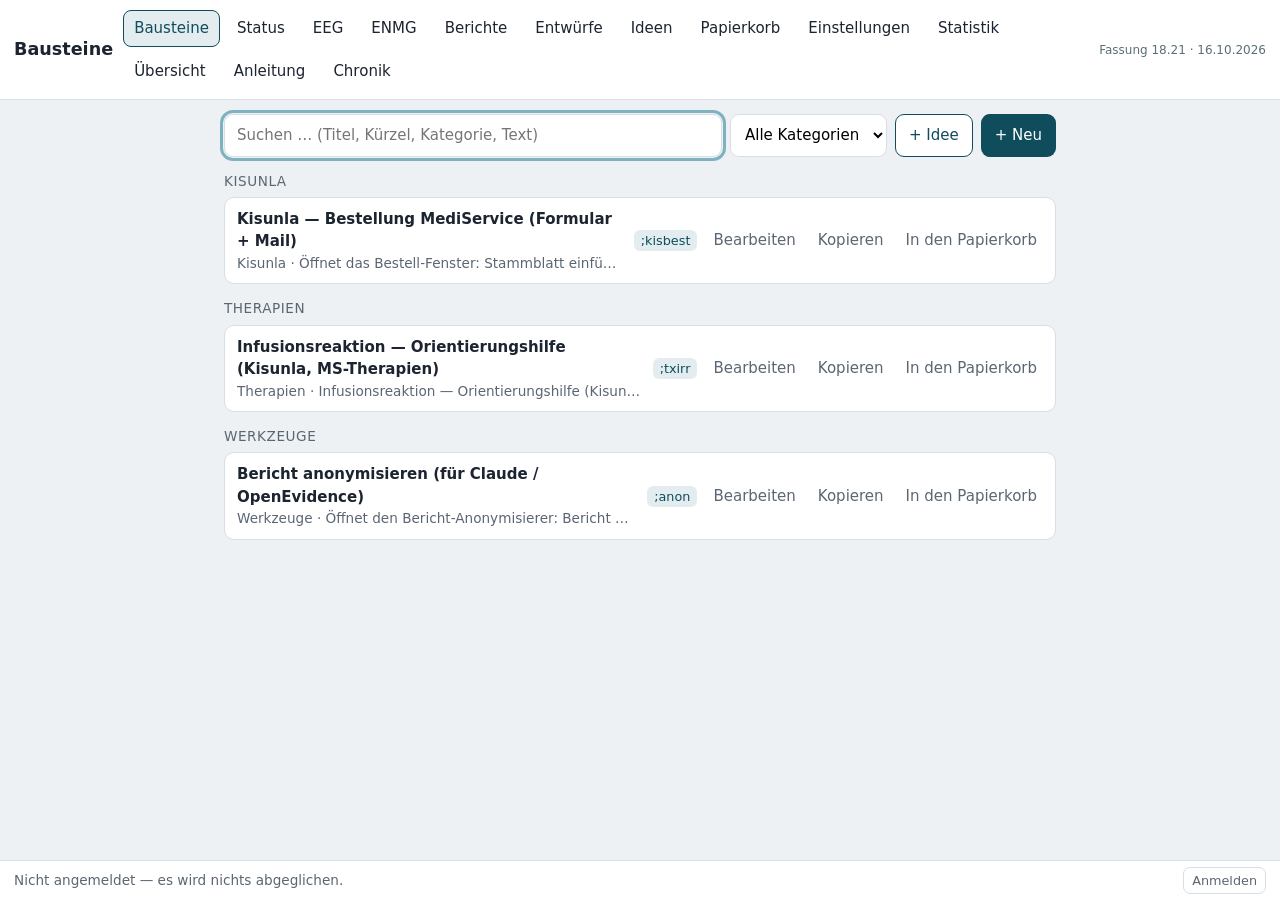
==== commit a6a1e8c0: "18.21: Benutzen ueberschreibt nie, ;;enmg in der Vorschlagsliste, Norm mit Einheit, Keypoint-Nadel-E" ====
--- a/index.html
+++ b/index.html
@@ -15,7 +15,7 @@
 <meta charset="UTF-8">
 <meta name="viewport" content="width=device-width, initial-scale=1.0, viewport-fit=cover">
 <title>Bausteine</title>
-<link rel="stylesheet" href="stil.css?v=18.19">
+<link rel="stylesheet" href="stil.css?v=18.21">
 </head>
 <body>
   <header>
@@ -32,69 +32,69 @@
        Einstellungen → Bausteine → Statistik → Bericht →
        Tardoc-Daten → Status-Grundlage → Status → EEG-Grundlage → EEG → ENMG → Selbsttest →
        Hilfe → Chronik → Formatleiste → Oberfläche → Ansichten -->
-  <script src="texte.js?v=18.19"></script>
-  <script src="konfiguration.js?v=18.19"></script>
-  <script src="speicher.js?v=18.19"></script>
-  <script src="wolke.js?v=18.19"></script>
-  <script src="abgleich.js?v=18.19"></script>
-  <script src="makros.js?v=18.19"></script>
-  <script src="masken.js?v=18.19"></script>
-  <script src="auszeichnung.js?v=18.19"></script>
-  <script src="rtf-lesen.js?v=18.19"></script>
-  <script src="reichtext.js?v=18.19"></script>
-  <script src="einstellungen.js?v=18.19"></script>
-  <script src="bausteine.js?v=18.19"></script>
-  <script src="statistik.js?v=18.19"></script>
-  <script src="bericht.js?v=18.19"></script>
-  <script src="tardoc-daten.js?v=18.19"></script>
-  <script src="status-grundlage.js?v=18.19"></script>
-  <script src="status-texte.js?v=18.19"></script>
-  <script src="status.js?v=18.19"></script>
-  <script src="eeg-grundlage.js?v=18.19"></script>
-  <script src="eeg.js?v=18.19"></script>
-  <script src="normwerte-grundlage.js?v=18.19"></script>
-  <script src="enmg-texte.js?v=18.19"></script>
-  <script src="enmg.js?v=18.19"></script>
-  <script src="enmg-befund.js?v=18.19"></script>
-  <script src="enmg-leser.js?v=18.19"></script>
-  <script src="enmg-leser-word.js?v=18.19"></script>
-  <script src="enmg-leser-pdf.js?v=18.19"></script>
-  <script src="enmg-leser-doc.js?v=18.19"></script>
-  <script src="enmg-viking.js?v=18.19"></script>
-  <script src="enmg-anonym.js?v=18.19"></script>
-  <script src="diagnose.js?v=18.19"></script>
-  <script src="pdf-formular.js?v=18.19"></script>
-  <script src="kisunla-umbau.js?v=18.19"></script>
-  <script src="kisunla.js?v=18.19"></script>
-  <script src="selbsttest.js?v=18.19"></script>
-  <script src="selbsttest-enmg.js?v=18.19"></script>
-  <script src="hilfe.js?v=18.19"></script>
-  <script src="chronik.js?v=18.19"></script>
-  <script src="tastenkuerzel.js?v=18.19"></script>
-  <script src="formatleiste-tabellen.js?v=18.19"></script>
-  <script src="formatleiste.js?v=18.19"></script>
-  <script src="oberflaeche.js?v=18.19"></script>
-  <script src="ansicht-ausfuellen.js?v=18.19"></script>
-  <script src="ansicht-anzeigen.js?v=18.19"></script>
-  <script src="ansicht-kisunla.js?v=18.19"></script>
-  <script src="ansicht-status-tardoc.js?v=18.19"></script>
-  <script src="ansicht-status.js?v=18.19"></script>
-  <script src="ansicht-status-pflege.js?v=18.19"></script>
-  <script src="ansicht-eeg.js?v=18.19"></script>
-  <script src="ansicht-eeg-pflege.js?v=18.19"></script>
-  <script src="ansicht-enmg.js?v=18.19"></script>
-  <script src="ansicht-enmg-pflege.js?v=18.19"></script>
-  <script src="ansicht-enmg-anonym.js?v=18.19"></script>
-  <script src="bericht-anonym.js?v=18.19"></script>
-  <script src="ansicht-bericht-anonym.js?v=18.19"></script>
-  <script src="ansicht-uebersicht.js?v=18.19"></script>
-  <script src="ansicht-bericht-mc.js?v=18.19"></script>
-  <script src="ansicht-kaertchen.js?v=18.19"></script>
-  <script src="ansicht-bearbeiten.js?v=18.19"></script>
-  <script src="ansicht-ideen.js?v=18.19"></script>
-  <script src="ansicht-einstellungen.js?v=18.19"></script>
-  <script src="ansicht-entwuerfe.js?v=18.19"></script>
-  <script src="ansicht-wolke.js?v=18.19"></script>
-  <script src="fenster-modus.js?v=18.19"></script>
+  <script src="texte.js?v=18.21"></script>
+  <script src="konfiguration.js?v=18.21"></script>
+  <script src="speicher.js?v=18.21"></script>
+  <script src="wolke.js?v=18.21"></script>
+  <script src="abgleich.js?v=18.21"></script>
+  <script src="makros.js?v=18.21"></script>
+  <script src="masken.js?v=18.21"></script>
+  <script src="auszeichnung.js?v=18.21"></script>
+  <script src="rtf-lesen.js?v=18.21"></script>
+  <script src="reichtext.js?v=18.21"></script>
+  <script src="einstellungen.js?v=18.21"></script>
+  <script src="bausteine.js?v=18.21"></script>
+  <script src="statistik.js?v=18.21"></script>
+  <script src="bericht.js?v=18.21"></script>
+  <script src="tardoc-daten.js?v=18.21"></script>
+  <script src="status-grundlage.js?v=18.21"></script>
+  <script src="status-texte.js?v=18.21"></script>
+  <script src="status.js?v=18.21"></script>
+  <script src="eeg-grundlage.js?v=18.21"></script>
+  <script src="eeg.js?v=18.21"></script>
+  <script src="normwerte-grundlage.js?v=18.21"></script>
+  <script src="enmg-texte.js?v=18.21"></script>
+  <script src="enmg.js?v=18.21"></script>
+  <script src="enmg-befund.js?v=18.21"></script>
+  <script src="enmg-leser.js?v=18.21"></script>
+  <script src="enmg-leser-word.js?v=18.21"></script>
+  <script src="enmg-leser-pdf.js?v=18.21"></script>
+  <script src="enmg-leser-doc.js?v=18.21"></script>
+  <script src="enmg-viking.js?v=18.21"></script>
+  <script src="enmg-anonym.js?v=18.21"></script>
+  <script src="diagnose.js?v=18.21"></script>
+  <script src="pdf-formular.js?v=18.21"></script>
+  <script src="kisunla-umbau.js?v=18.21"></script>
+  <script src="kisunla.js?v=18.21"></script>
+  <script src="selbsttest.js?v=18.21"></script>
+  <script src="selbsttest-enmg.js?v=18.21"></script>
+  <script src="hilfe.js?v=18.21"></script>
+  <script src="chronik.js?v=18.21"></script>
+  <script src="tastenkuerzel.js?v=18.21"></script>
+  <script src="formatleiste-tabellen.js?v=18.21"></script>
+  <script src="formatleiste.js?v=18.21"></script>
+  <script src="oberflaeche.js?v=18.21"></script>
+  <script src="ansicht-ausfuellen.js?v=18.21"></script>
+  <script src="ansicht-anzeigen.js?v=18.21"></script>
+  <script src="ansicht-kisunla.js?v=18.21"></script>
+  <script src="ansicht-status-tardoc.js?v=18.21"></script>
+  <script src="ansicht-status.js?v=18.21"></script>
+  <script src="ansicht-status-pflege.js?v=18.21"></script>
+  <script src="ansicht-eeg.js?v=18.21"></script>
+  <script src="ansicht-eeg-pflege.js?v=18.21"></script>
+  <script src="ansicht-enmg.js?v=18.21"></script>
+  <script src="ansicht-enmg-pflege.js?v=18.21"></script>
+  <script src="ansicht-enmg-anonym.js?v=18.21"></script>
+  <script src="bericht-anonym.js?v=18.21"></script>
+  <script src="ansicht-bericht-anonym.js?v=18.21"></script>
+  <script src="ansicht-uebersicht.js?v=18.21"></script>
+  <script src="ansicht-bericht-mc.js?v=18.21"></script>
+  <script src="ansicht-kaertchen.js?v=18.21"></script>
+  <script src="ansicht-bearbeiten.js?v=18.21"></script>
+  <script src="ansicht-ideen.js?v=18.21"></script>
+  <script src="ansicht-einstellungen.js?v=18.21"></script>
+  <script src="ansicht-entwuerfe.js?v=18.21"></script>
+  <script src="ansicht-wolke.js?v=18.21"></script>
+  <script src="fenster-modus.js?v=18.21"></script>
 </body>
 </html>
--- a/stil.css
+++ b/stil.css
@@ -995,3 +995,8 @@
   border: 0; border-radius: 0; box-shadow: none; box-sizing: border-box;
   overflow: auto; }
 body.nur-kasten .anzeigen-text { max-height: calc(100vh - 190px); }
+
+/* 18.21: Klick auf einen roten/orangen ENMG-Wert = als normwertig werten */
+.enmg-klickbar { cursor: pointer; border-bottom: 1px dotted currentColor; }
+.enmg-normal { color: #222; font-weight: 400; }
+.enmg-punkt-normal { background: #555; }
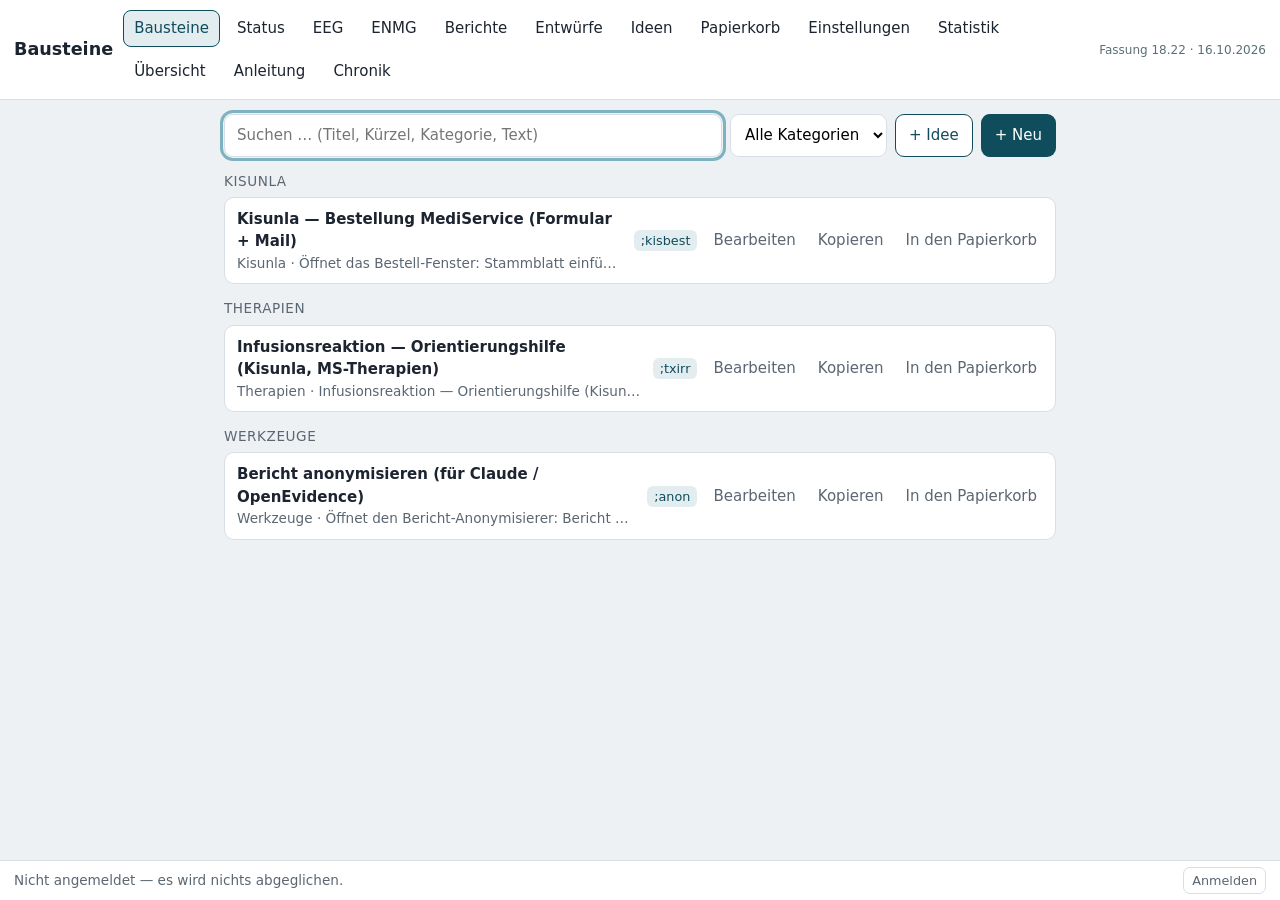
==== commit 71f71c64: "18.22: ENMG Myografie-Tabelle + Kurzbefund, distale Denervation zur PNP, Balken geeicht, Anpassungen" ====
--- a/index.html
+++ b/index.html
@@ -15,7 +15,7 @@
 <meta charset="UTF-8">
 <meta name="viewport" content="width=device-width, initial-scale=1.0, viewport-fit=cover">
 <title>Bausteine</title>
-<link rel="stylesheet" href="stil.css?v=18.21">
+<link rel="stylesheet" href="stil.css?v=18.22">
 </head>
 <body>
   <header>
@@ -32,69 +32,69 @@
        Einstellungen → Bausteine → Statistik → Bericht →
        Tardoc-Daten → Status-Grundlage → Status → EEG-Grundlage → EEG → ENMG → Selbsttest →
        Hilfe → Chronik → Formatleiste → Oberfläche → Ansichten -->
-  <script src="texte.js?v=18.21"></script>
-  <script src="konfiguration.js?v=18.21"></script>
-  <script src="speicher.js?v=18.21"></script>
-  <script src="wolke.js?v=18.21"></script>
-  <script src="abgleich.js?v=18.21"></script>
-  <script src="makros.js?v=18.21"></script>
-  <script src="masken.js?v=18.21"></script>
-  <script src="auszeichnung.js?v=18.21"></script>
-  <script src="rtf-lesen.js?v=18.21"></script>
-  <script src="reichtext.js?v=18.21"></script>
-  <script src="einstellungen.js?v=18.21"></script>
-  <script src="bausteine.js?v=18.21"></script>
-  <script src="statistik.js?v=18.21"></script>
-  <script src="bericht.js?v=18.21"></script>
-  <script src="tardoc-daten.js?v=18.21"></script>
-  <script src="status-grundlage.js?v=18.21"></script>
-  <script src="status-texte.js?v=18.21"></script>
-  <script src="status.js?v=18.21"></script>
-  <script src="eeg-grundlage.js?v=18.21"></script>
-  <script src="eeg.js?v=18.21"></script>
-  <script src="normwerte-grundlage.js?v=18.21"></script>
-  <script src="enmg-texte.js?v=18.21"></script>
-  <script src="enmg.js?v=18.21"></script>
-  <script src="enmg-befund.js?v=18.21"></script>
-  <script src="enmg-leser.js?v=18.21"></script>
-  <script src="enmg-leser-word.js?v=18.21"></script>
-  <script src="enmg-leser-pdf.js?v=18.21"></script>
-  <script src="enmg-leser-doc.js?v=18.21"></script>
-  <script src="enmg-viking.js?v=18.21"></script>
-  <script src="enmg-anonym.js?v=18.21"></script>
-  <script src="diagnose.js?v=18.21"></script>
-  <script src="pdf-formular.js?v=18.21"></script>
-  <script src="kisunla-umbau.js?v=18.21"></script>
-  <script src="kisunla.js?v=18.21"></script>
-  <script src="selbsttest.js?v=18.21"></script>
-  <script src="selbsttest-enmg.js?v=18.21"></script>
-  <script src="hilfe.js?v=18.21"></script>
-  <script src="chronik.js?v=18.21"></script>
-  <script src="tastenkuerzel.js?v=18.21"></script>
-  <script src="formatleiste-tabellen.js?v=18.21"></script>
-  <script src="formatleiste.js?v=18.21"></script>
-  <script src="oberflaeche.js?v=18.21"></script>
-  <script src="ansicht-ausfuellen.js?v=18.21"></script>
-  <script src="ansicht-anzeigen.js?v=18.21"></script>
-  <script src="ansicht-kisunla.js?v=18.21"></script>
-  <script src="ansicht-status-tardoc.js?v=18.21"></script>
-  <script src="ansicht-status.js?v=18.21"></script>
-  <script src="ansicht-status-pflege.js?v=18.21"></script>
-  <script src="ansicht-eeg.js?v=18.21"></script>
-  <script src="ansicht-eeg-pflege.js?v=18.21"></script>
-  <script src="ansicht-enmg.js?v=18.21"></script>
-  <script src="ansicht-enmg-pflege.js?v=18.21"></script>
-  <script src="ansicht-enmg-anonym.js?v=18.21"></script>
-  <script src="bericht-anonym.js?v=18.21"></script>
-  <script src="ansicht-bericht-anonym.js?v=18.21"></script>
-  <script src="ansicht-uebersicht.js?v=18.21"></script>
-  <script src="ansicht-bericht-mc.js?v=18.21"></script>
-  <script src="ansicht-kaertchen.js?v=18.21"></script>
-  <script src="ansicht-bearbeiten.js?v=18.21"></script>
-  <script src="ansicht-ideen.js?v=18.21"></script>
-  <script src="ansicht-einstellungen.js?v=18.21"></script>
-  <script src="ansicht-entwuerfe.js?v=18.21"></script>
-  <script src="ansicht-wolke.js?v=18.21"></script>
-  <script src="fenster-modus.js?v=18.21"></script>
+  <script src="texte.js?v=18.22"></script>
+  <script src="konfiguration.js?v=18.22"></script>
+  <script src="speicher.js?v=18.22"></script>
+  <script src="wolke.js?v=18.22"></script>
+  <script src="abgleich.js?v=18.22"></script>
+  <script src="makros.js?v=18.22"></script>
+  <script src="masken.js?v=18.22"></script>
+  <script src="auszeichnung.js?v=18.22"></script>
+  <script src="rtf-lesen.js?v=18.22"></script>
+  <script src="reichtext.js?v=18.22"></script>
+  <script src="einstellungen.js?v=18.22"></script>
+  <script src="bausteine.js?v=18.22"></script>
+  <script src="statistik.js?v=18.22"></script>
+  <script src="bericht.js?v=18.22"></script>
+  <script src="tardoc-daten.js?v=18.22"></script>
+  <script src="status-grundlage.js?v=18.22"></script>
+  <script src="status-texte.js?v=18.22"></script>
+  <script src="status.js?v=18.22"></script>
+  <script src="eeg-grundlage.js?v=18.22"></script>
+  <script src="eeg.js?v=18.22"></script>
+  <script src="normwerte-grundlage.js?v=18.22"></script>
+  <script src="enmg-texte.js?v=18.22"></script>
+  <script src="enmg.js?v=18.22"></script>
+  <script src="enmg-befund.js?v=18.22"></script>
+  <script src="enmg-leser.js?v=18.22"></script>
+  <script src="enmg-leser-word.js?v=18.22"></script>
+  <script src="enmg-leser-pdf.js?v=18.22"></script>
+  <script src="enmg-leser-doc.js?v=18.22"></script>
+  <script src="enmg-viking.js?v=18.22"></script>
+  <script src="enmg-anonym.js?v=18.22"></script>
+  <script src="diagnose.js?v=18.22"></script>
+  <script src="pdf-formular.js?v=18.22"></script>
+  <script src="kisunla-umbau.js?v=18.22"></script>
+  <script src="kisunla.js?v=18.22"></script>
+  <script src="selbsttest.js?v=18.22"></script>
+  <script src="selbsttest-enmg.js?v=18.22"></script>
+  <script src="hilfe.js?v=18.22"></script>
+  <script src="chronik.js?v=18.22"></script>
+  <script src="tastenkuerzel.js?v=18.22"></script>
+  <script src="formatleiste-tabellen.js?v=18.22"></script>
+  <script src="formatleiste.js?v=18.22"></script>
+  <script src="oberflaeche.js?v=18.22"></script>
+  <script src="ansicht-ausfuellen.js?v=18.22"></script>
+  <script src="ansicht-anzeigen.js?v=18.22"></script>
+  <script src="ansicht-kisunla.js?v=18.22"></script>
+  <script src="ansicht-status-tardoc.js?v=18.22"></script>
+  <script src="ansicht-status.js?v=18.22"></script>
+  <script src="ansicht-status-pflege.js?v=18.22"></script>
+  <script src="ansicht-eeg.js?v=18.22"></script>
+  <script src="ansicht-eeg-pflege.js?v=18.22"></script>
+  <script src="ansicht-enmg.js?v=18.22"></script>
+  <script src="ansicht-enmg-pflege.js?v=18.22"></script>
+  <script src="ansicht-enmg-anonym.js?v=18.22"></script>
+  <script src="bericht-anonym.js?v=18.22"></script>
+  <script src="ansicht-bericht-anonym.js?v=18.22"></script>
+  <script src="ansicht-uebersicht.js?v=18.22"></script>
+  <script src="ansicht-bericht-mc.js?v=18.22"></script>
+  <script src="ansicht-kaertchen.js?v=18.22"></script>
+  <script src="ansicht-bearbeiten.js?v=18.22"></script>
+  <script src="ansicht-ideen.js?v=18.22"></script>
+  <script src="ansicht-einstellungen.js?v=18.22"></script>
+  <script src="ansicht-entwuerfe.js?v=18.22"></script>
+  <script src="ansicht-wolke.js?v=18.22"></script>
+  <script src="fenster-modus.js?v=18.22"></script>
 </body>
 </html>
--- a/stil.css
+++ b/stil.css
@@ -1000,3 +1000,8 @@
 .enmg-klickbar { cursor: pointer; border-bottom: 1px dotted currentColor; }
 .enmg-normal { color: #222; font-weight: 400; }
 .enmg-punkt-normal { background: #555; }
+
+/* 18.22: Anpassungs-Hinweis rechts der Zeile, Myografie-Tabelle im Fenster */
+.enmg-anpassung { font-size: 0.82em; color: #5a4a00; background: #fff8e0; white-space: nowrap; }
+.enmg-anpassung .enmg-rueckgaengig { margin-left: 6px; padding: 1px 6px; font-size: 0.95em; }
+.enmg-myo { margin-top: 10px; }
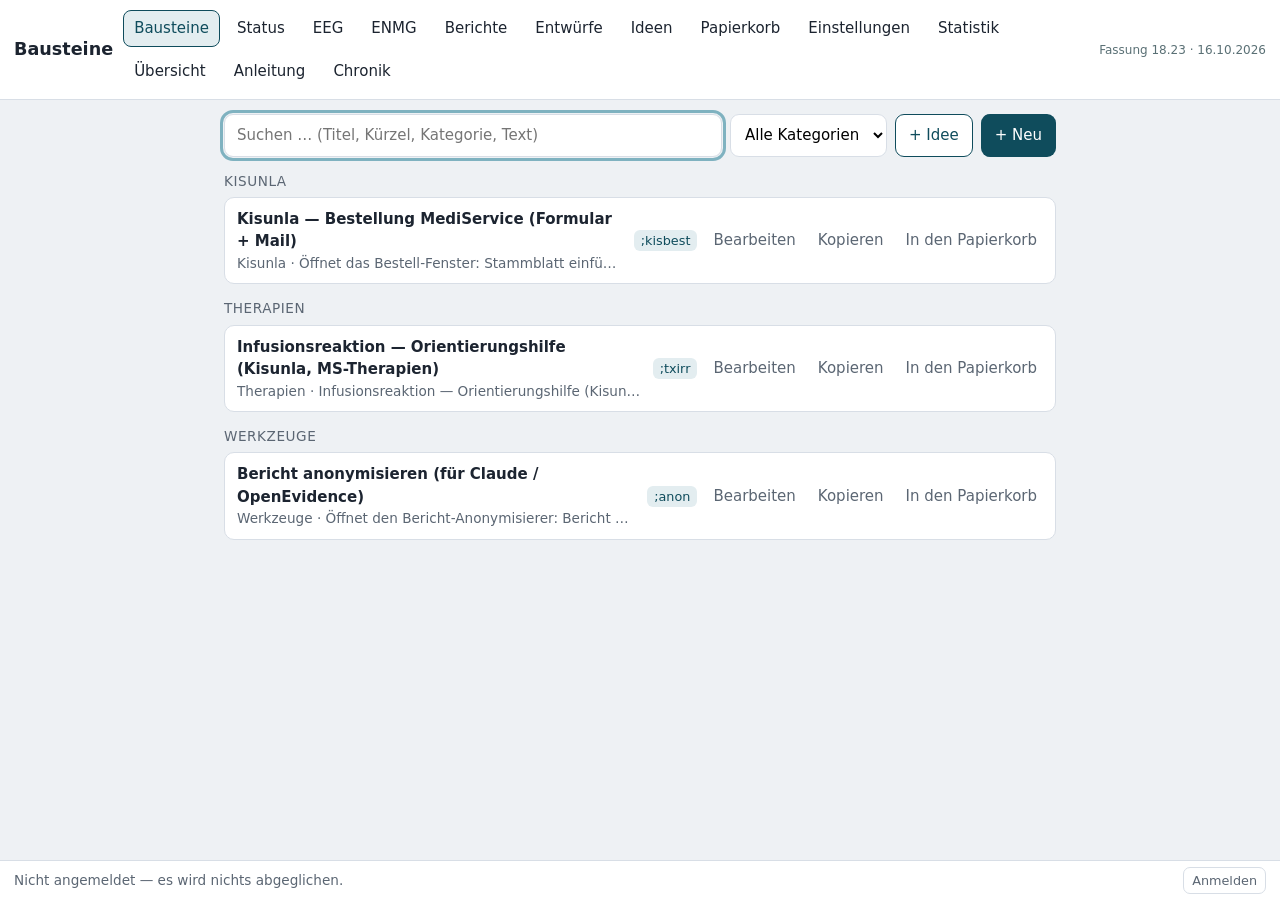
==== commit 643ad9b5: "18.23: ENMG "--" = nicht ableitbar, Orange heller, Amplituden-Balken, Anpassung schlank, Myografie-S" ====
--- a/index.html
+++ b/index.html
@@ -15,7 +15,7 @@
 <meta charset="UTF-8">
 <meta name="viewport" content="width=device-width, initial-scale=1.0, viewport-fit=cover">
 <title>Bausteine</title>
-<link rel="stylesheet" href="stil.css?v=18.22">
+<link rel="stylesheet" href="stil.css?v=18.23">
 </head>
 <body>
   <header>
@@ -32,69 +32,69 @@
        Einstellungen → Bausteine → Statistik → Bericht →
        Tardoc-Daten → Status-Grundlage → Status → EEG-Grundlage → EEG → ENMG → Selbsttest →
        Hilfe → Chronik → Formatleiste → Oberfläche → Ansichten -->
-  <script src="texte.js?v=18.22"></script>
-  <script src="konfiguration.js?v=18.22"></script>
-  <script src="speicher.js?v=18.22"></script>
-  <script src="wolke.js?v=18.22"></script>
-  <script src="abgleich.js?v=18.22"></script>
-  <script src="makros.js?v=18.22"></script>
-  <script src="masken.js?v=18.22"></script>
-  <script src="auszeichnung.js?v=18.22"></script>
-  <script src="rtf-lesen.js?v=18.22"></script>
-  <script src="reichtext.js?v=18.22"></script>
-  <script src="einstellungen.js?v=18.22"></script>
-  <script src="bausteine.js?v=18.22"></script>
-  <script src="statistik.js?v=18.22"></script>
-  <script src="bericht.js?v=18.22"></script>
-  <script src="tardoc-daten.js?v=18.22"></script>
-  <script src="status-grundlage.js?v=18.22"></script>
-  <script src="status-texte.js?v=18.22"></script>
-  <script src="status.js?v=18.22"></script>
-  <script src="eeg-grundlage.js?v=18.22"></script>
-  <script src="eeg.js?v=18.22"></script>
-  <script src="normwerte-grundlage.js?v=18.22"></script>
-  <script src="enmg-texte.js?v=18.22"></script>
-  <script src="enmg.js?v=18.22"></script>
-  <script src="enmg-befund.js?v=18.22"></script>
-  <script src="enmg-leser.js?v=18.22"></script>
-  <script src="enmg-leser-word.js?v=18.22"></script>
-  <script src="enmg-leser-pdf.js?v=18.22"></script>
-  <script src="enmg-leser-doc.js?v=18.22"></script>
-  <script src="enmg-viking.js?v=18.22"></script>
-  <script src="enmg-anonym.js?v=18.22"></script>
-  <script src="diagnose.js?v=18.22"></script>
-  <script src="pdf-formular.js?v=18.22"></script>
-  <script src="kisunla-umbau.js?v=18.22"></script>
-  <script src="kisunla.js?v=18.22"></script>
-  <script src="selbsttest.js?v=18.22"></script>
-  <script src="selbsttest-enmg.js?v=18.22"></script>
-  <script src="hilfe.js?v=18.22"></script>
-  <script src="chronik.js?v=18.22"></script>
-  <script src="tastenkuerzel.js?v=18.22"></script>
-  <script src="formatleiste-tabellen.js?v=18.22"></script>
-  <script src="formatleiste.js?v=18.22"></script>
-  <script src="oberflaeche.js?v=18.22"></script>
-  <script src="ansicht-ausfuellen.js?v=18.22"></script>
-  <script src="ansicht-anzeigen.js?v=18.22"></script>
-  <script src="ansicht-kisunla.js?v=18.22"></script>
-  <script src="ansicht-status-tardoc.js?v=18.22"></script>
-  <script src="ansicht-status.js?v=18.22"></script>
-  <script src="ansicht-status-pflege.js?v=18.22"></script>
-  <script src="ansicht-eeg.js?v=18.22"></script>
-  <script src="ansicht-eeg-pflege.js?v=18.22"></script>
-  <script src="ansicht-enmg.js?v=18.22"></script>
-  <script src="ansicht-enmg-pflege.js?v=18.22"></script>
-  <script src="ansicht-enmg-anonym.js?v=18.22"></script>
-  <script src="bericht-anonym.js?v=18.22"></script>
-  <script src="ansicht-bericht-anonym.js?v=18.22"></script>
-  <script src="ansicht-uebersicht.js?v=18.22"></script>
-  <script src="ansicht-bericht-mc.js?v=18.22"></script>
-  <script src="ansicht-kaertchen.js?v=18.22"></script>
-  <script src="ansicht-bearbeiten.js?v=18.22"></script>
-  <script src="ansicht-ideen.js?v=18.22"></script>
-  <script src="ansicht-einstellungen.js?v=18.22"></script>
-  <script src="ansicht-entwuerfe.js?v=18.22"></script>
-  <script src="ansicht-wolke.js?v=18.22"></script>
-  <script src="fenster-modus.js?v=18.22"></script>
+  <script src="texte.js?v=18.23"></script>
+  <script src="konfiguration.js?v=18.23"></script>
+  <script src="speicher.js?v=18.23"></script>
+  <script src="wolke.js?v=18.23"></script>
+  <script src="abgleich.js?v=18.23"></script>
+  <script src="makros.js?v=18.23"></script>
+  <script src="masken.js?v=18.23"></script>
+  <script src="auszeichnung.js?v=18.23"></script>
+  <script src="rtf-lesen.js?v=18.23"></script>
+  <script src="reichtext.js?v=18.23"></script>
+  <script src="einstellungen.js?v=18.23"></script>
+  <script src="bausteine.js?v=18.23"></script>
+  <script src="statistik.js?v=18.23"></script>
+  <script src="bericht.js?v=18.23"></script>
+  <script src="tardoc-daten.js?v=18.23"></script>
+  <script src="status-grundlage.js?v=18.23"></script>
+  <script src="status-texte.js?v=18.23"></script>
+  <script src="status.js?v=18.23"></script>
+  <script src="eeg-grundlage.js?v=18.23"></script>
+  <script src="eeg.js?v=18.23"></script>
+  <script src="normwerte-grundlage.js?v=18.23"></script>
+  <script src="enmg-texte.js?v=18.23"></script>
+  <script src="enmg.js?v=18.23"></script>
+  <script src="enmg-befund.js?v=18.23"></script>
+  <script src="enmg-leser.js?v=18.23"></script>
+  <script src="enmg-leser-word.js?v=18.23"></script>
+  <script src="enmg-leser-pdf.js?v=18.23"></script>
+  <script src="enmg-leser-doc.js?v=18.23"></script>
+  <script src="enmg-viking.js?v=18.23"></script>
+  <script src="enmg-anonym.js?v=18.23"></script>
+  <script src="diagnose.js?v=18.23"></script>
+  <script src="pdf-formular.js?v=18.23"></script>
+  <script src="kisunla-umbau.js?v=18.23"></script>
+  <script src="kisunla.js?v=18.23"></script>
+  <script src="selbsttest.js?v=18.23"></script>
+  <script src="selbsttest-enmg.js?v=18.23"></script>
+  <script src="hilfe.js?v=18.23"></script>
+  <script src="chronik.js?v=18.23"></script>
+  <script src="tastenkuerzel.js?v=18.23"></script>
+  <script src="formatleiste-tabellen.js?v=18.23"></script>
+  <script src="formatleiste.js?v=18.23"></script>
+  <script src="oberflaeche.js?v=18.23"></script>
+  <script src="ansicht-ausfuellen.js?v=18.23"></script>
+  <script src="ansicht-anzeigen.js?v=18.23"></script>
+  <script src="ansicht-kisunla.js?v=18.23"></script>
+  <script src="ansicht-status-tardoc.js?v=18.23"></script>
+  <script src="ansicht-status.js?v=18.23"></script>
+  <script src="ansicht-status-pflege.js?v=18.23"></script>
+  <script src="ansicht-eeg.js?v=18.23"></script>
+  <script src="ansicht-eeg-pflege.js?v=18.23"></script>
+  <script src="ansicht-enmg.js?v=18.23"></script>
+  <script src="ansicht-enmg-pflege.js?v=18.23"></script>
+  <script src="ansicht-enmg-anonym.js?v=18.23"></script>
+  <script src="bericht-anonym.js?v=18.23"></script>
+  <script src="ansicht-bericht-anonym.js?v=18.23"></script>
+  <script src="ansicht-uebersicht.js?v=18.23"></script>
+  <script src="ansicht-bericht-mc.js?v=18.23"></script>
+  <script src="ansicht-kaertchen.js?v=18.23"></script>
+  <script src="ansicht-bearbeiten.js?v=18.23"></script>
+  <script src="ansicht-ideen.js?v=18.23"></script>
+  <script src="ansicht-einstellungen.js?v=18.23"></script>
+  <script src="ansicht-entwuerfe.js?v=18.23"></script>
+  <script src="ansicht-wolke.js?v=18.23"></script>
+  <script src="fenster-modus.js?v=18.23"></script>
 </body>
 </html>
--- a/stil.css
+++ b/stil.css
@@ -951,7 +951,7 @@
   border: 1px solid var(--linie, #d5d5d5); border-radius: 8px;
   padding: 10px 12px; background: var(--feld, #fff); }
 /* 18.17: grenzwertig = bis 5 % ausserhalb der Grenze (orange) */
-.enmg-grenzwertig { color: #b06f00; font-weight: 600; }
+.enmg-grenzwertig { color: #e67e00; font-weight: 700; }
 
 /* 18.18: ENMG — eine Tabelle je Art mit grauer Nerv-Zeile (Keypoint-
    Vorbild), Segment-Spalte breit genug, und der Balken je bewertetem
@@ -962,7 +962,7 @@
 .enmg-tabelle-art td.enmg-segment { width: 30%; }
 .enmg-nervzeile td { background: #d9d9d9; font-weight: 700; text-align: left; }
 .enmg-tabelle-art td.enmg-wert { vertical-align: top; }
-.enmg-balken { display: block; position: relative; width: 58px; height: 6px;
+.enmg-balken { display: block; position: relative; width: 84px; height: 6px;
   margin: 3px 0 1px auto; border-radius: 3px; }
 .enmg-balken-min { background: linear-gradient(to right,
   #e7a3a3 0%, #e7a3a3 47.5%, #f2c98a 47.5%, #f2c98a 50%,
@@ -974,7 +974,7 @@
   margin-left: -4px; border-radius: 50%; border: 1px solid #fff;
   box-shadow: 0 0 0 1px #555; background: #555; }
 .enmg-punkt-rot { background: #c00000; }
-.enmg-punkt-grenzwertig { background: #b06f00; }
+.enmg-punkt-grenzwertig { background: #f39200; }
 .enmg-punkt-gruen { background: #1a7a1a; }
 
 /* 18.18 NUR-DER-KASTEN (Näds Dauerregel 15.10.): Ein Fenster, das ein
@@ -1002,6 +1002,7 @@
 .enmg-punkt-normal { background: #555; }
 
 /* 18.22: Anpassungs-Hinweis rechts der Zeile, Myografie-Tabelle im Fenster */
-.enmg-anpassung { font-size: 0.82em; color: #5a4a00; background: #fff8e0; white-space: nowrap; }
-.enmg-anpassung .enmg-rueckgaengig { margin-left: 6px; padding: 1px 6px; font-size: 0.95em; }
+.enmg-anpassung { font-size: 0.74em; color: #5a4a00; background: #fffbea; white-space: normal; line-height: 1.25; }
+.enmg-anpassung .enmg-rueckgaengig { margin-left: 4px; padding: 0 5px; font-size: 1em; }
 .enmg-myo { margin-top: 10px; }
+.enmg-myo-amp { display: block; font-size: 0.85em; color: #555; margin: -4px 0 8px; }
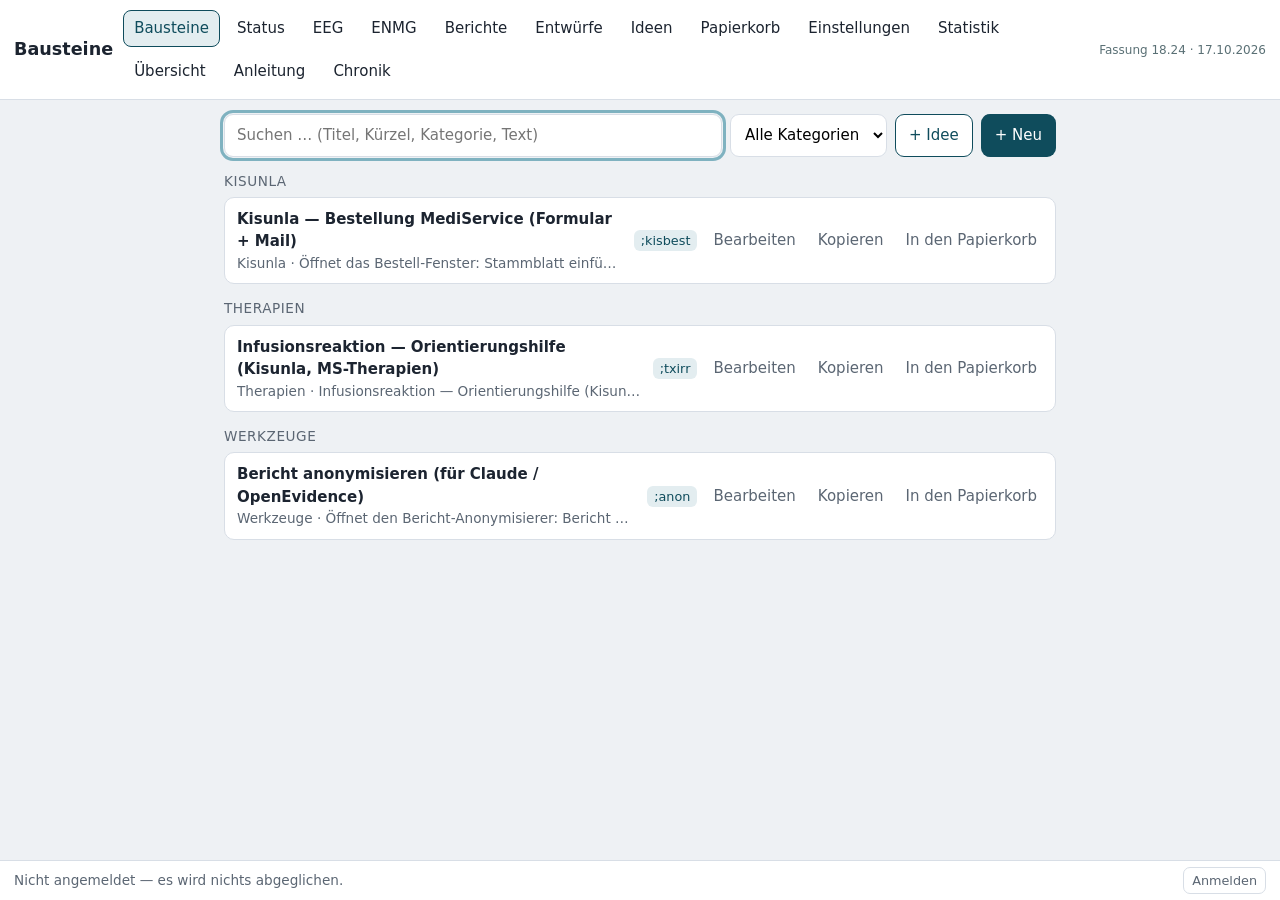
==== commit 013202a4: "18.24: ENMG-Zusammenfassung mit Neurografie(n)/Myografie(n), fehlende F-Welle schwarz" ====
--- a/index.html
+++ b/index.html
@@ -15,7 +15,7 @@
 <meta charset="UTF-8">
 <meta name="viewport" content="width=device-width, initial-scale=1.0, viewport-fit=cover">
 <title>Bausteine</title>
-<link rel="stylesheet" href="stil.css?v=18.23">
+<link rel="stylesheet" href="stil.css?v=18.24">
 </head>
 <body>
   <header>
@@ -32,69 +32,69 @@
        Einstellungen → Bausteine → Statistik → Bericht →
        Tardoc-Daten → Status-Grundlage → Status → EEG-Grundlage → EEG → ENMG → Selbsttest →
        Hilfe → Chronik → Formatleiste → Oberfläche → Ansichten -->
-  <script src="texte.js?v=18.23"></script>
-  <script src="konfiguration.js?v=18.23"></script>
-  <script src="speicher.js?v=18.23"></script>
-  <script src="wolke.js?v=18.23"></script>
-  <script src="abgleich.js?v=18.23"></script>
-  <script src="makros.js?v=18.23"></script>
-  <script src="masken.js?v=18.23"></script>
-  <script src="auszeichnung.js?v=18.23"></script>
-  <script src="rtf-lesen.js?v=18.23"></script>
-  <script src="reichtext.js?v=18.23"></script>
-  <script src="einstellungen.js?v=18.23"></script>
-  <script src="bausteine.js?v=18.23"></script>
-  <script src="statistik.js?v=18.23"></script>
-  <script src="bericht.js?v=18.23"></script>
-  <script src="tardoc-daten.js?v=18.23"></script>
-  <script src="status-grundlage.js?v=18.23"></script>
-  <script src="status-texte.js?v=18.23"></script>
-  <script src="status.js?v=18.23"></script>
-  <script src="eeg-grundlage.js?v=18.23"></script>
-  <script src="eeg.js?v=18.23"></script>
-  <script src="normwerte-grundlage.js?v=18.23"></script>
-  <script src="enmg-texte.js?v=18.23"></script>
-  <script src="enmg.js?v=18.23"></script>
-  <script src="enmg-befund.js?v=18.23"></script>
-  <script src="enmg-leser.js?v=18.23"></script>
-  <script src="enmg-leser-word.js?v=18.23"></script>
-  <script src="enmg-leser-pdf.js?v=18.23"></script>
-  <script src="enmg-leser-doc.js?v=18.23"></script>
-  <script src="enmg-viking.js?v=18.23"></script>
-  <script src="enmg-anonym.js?v=18.23"></script>
-  <script src="diagnose.js?v=18.23"></script>
-  <script src="pdf-formular.js?v=18.23"></script>
-  <script src="kisunla-umbau.js?v=18.23"></script>
-  <script src="kisunla.js?v=18.23"></script>
-  <script src="selbsttest.js?v=18.23"></script>
-  <script src="selbsttest-enmg.js?v=18.23"></script>
-  <script src="hilfe.js?v=18.23"></script>
-  <script src="chronik.js?v=18.23"></script>
-  <script src="tastenkuerzel.js?v=18.23"></script>
-  <script src="formatleiste-tabellen.js?v=18.23"></script>
-  <script src="formatleiste.js?v=18.23"></script>
-  <script src="oberflaeche.js?v=18.23"></script>
-  <script src="ansicht-ausfuellen.js?v=18.23"></script>
-  <script src="ansicht-anzeigen.js?v=18.23"></script>
-  <script src="ansicht-kisunla.js?v=18.23"></script>
-  <script src="ansicht-status-tardoc.js?v=18.23"></script>
-  <script src="ansicht-status.js?v=18.23"></script>
-  <script src="ansicht-status-pflege.js?v=18.23"></script>
-  <script src="ansicht-eeg.js?v=18.23"></script>
-  <script src="ansicht-eeg-pflege.js?v=18.23"></script>
-  <script src="ansicht-enmg.js?v=18.23"></script>
-  <script src="ansicht-enmg-pflege.js?v=18.23"></script>
-  <script src="ansicht-enmg-anonym.js?v=18.23"></script>
-  <script src="bericht-anonym.js?v=18.23"></script>
-  <script src="ansicht-bericht-anonym.js?v=18.23"></script>
-  <script src="ansicht-uebersicht.js?v=18.23"></script>
-  <script src="ansicht-bericht-mc.js?v=18.23"></script>
-  <script src="ansicht-kaertchen.js?v=18.23"></script>
-  <script src="ansicht-bearbeiten.js?v=18.23"></script>
-  <script src="ansicht-ideen.js?v=18.23"></script>
-  <script src="ansicht-einstellungen.js?v=18.23"></script>
-  <script src="ansicht-entwuerfe.js?v=18.23"></script>
-  <script src="ansicht-wolke.js?v=18.23"></script>
-  <script src="fenster-modus.js?v=18.23"></script>
+  <script src="texte.js?v=18.24"></script>
+  <script src="konfiguration.js?v=18.24"></script>
+  <script src="speicher.js?v=18.24"></script>
+  <script src="wolke.js?v=18.24"></script>
+  <script src="abgleich.js?v=18.24"></script>
+  <script src="makros.js?v=18.24"></script>
+  <script src="masken.js?v=18.24"></script>
+  <script src="auszeichnung.js?v=18.24"></script>
+  <script src="rtf-lesen.js?v=18.24"></script>
+  <script src="reichtext.js?v=18.24"></script>
+  <script src="einstellungen.js?v=18.24"></script>
+  <script src="bausteine.js?v=18.24"></script>
+  <script src="statistik.js?v=18.24"></script>
+  <script src="bericht.js?v=18.24"></script>
+  <script src="tardoc-daten.js?v=18.24"></script>
+  <script src="status-grundlage.js?v=18.24"></script>
+  <script src="status-texte.js?v=18.24"></script>
+  <script src="status.js?v=18.24"></script>
+  <script src="eeg-grundlage.js?v=18.24"></script>
+  <script src="eeg.js?v=18.24"></script>
+  <script src="normwerte-grundlage.js?v=18.24"></script>
+  <script src="enmg-texte.js?v=18.24"></script>
+  <script src="enmg.js?v=18.24"></script>
+  <script src="enmg-befund.js?v=18.24"></script>
+  <script src="enmg-leser.js?v=18.24"></script>
+  <script src="enmg-leser-word.js?v=18.24"></script>
+  <script src="enmg-leser-pdf.js?v=18.24"></script>
+  <script src="enmg-leser-doc.js?v=18.24"></script>
+  <script src="enmg-viking.js?v=18.24"></script>
+  <script src="enmg-anonym.js?v=18.24"></script>
+  <script src="diagnose.js?v=18.24"></script>
+  <script src="pdf-formular.js?v=18.24"></script>
+  <script src="kisunla-umbau.js?v=18.24"></script>
+  <script src="kisunla.js?v=18.24"></script>
+  <script src="selbsttest.js?v=18.24"></script>
+  <script src="selbsttest-enmg.js?v=18.24"></script>
+  <script src="hilfe.js?v=18.24"></script>
+  <script src="chronik.js?v=18.24"></script>
+  <script src="tastenkuerzel.js?v=18.24"></script>
+  <script src="formatleiste-tabellen.js?v=18.24"></script>
+  <script src="formatleiste.js?v=18.24"></script>
+  <script src="oberflaeche.js?v=18.24"></script>
+  <script src="ansicht-ausfuellen.js?v=18.24"></script>
+  <script src="ansicht-anzeigen.js?v=18.24"></script>
+  <script src="ansicht-kisunla.js?v=18.24"></script>
+  <script src="ansicht-status-tardoc.js?v=18.24"></script>
+  <script src="ansicht-status.js?v=18.24"></script>
+  <script src="ansicht-status-pflege.js?v=18.24"></script>
+  <script src="ansicht-eeg.js?v=18.24"></script>
+  <script src="ansicht-eeg-pflege.js?v=18.24"></script>
+  <script src="ansicht-enmg.js?v=18.24"></script>
+  <script src="ansicht-enmg-pflege.js?v=18.24"></script>
+  <script src="ansicht-enmg-anonym.js?v=18.24"></script>
+  <script src="bericht-anonym.js?v=18.24"></script>
+  <script src="ansicht-bericht-anonym.js?v=18.24"></script>
+  <script src="ansicht-uebersicht.js?v=18.24"></script>
+  <script src="ansicht-bericht-mc.js?v=18.24"></script>
+  <script src="ansicht-kaertchen.js?v=18.24"></script>
+  <script src="ansicht-bearbeiten.js?v=18.24"></script>
+  <script src="ansicht-ideen.js?v=18.24"></script>
+  <script src="ansicht-einstellungen.js?v=18.24"></script>
+  <script src="ansicht-entwuerfe.js?v=18.24"></script>
+  <script src="ansicht-wolke.js?v=18.24"></script>
+  <script src="fenster-modus.js?v=18.24"></script>
 </body>
 </html>
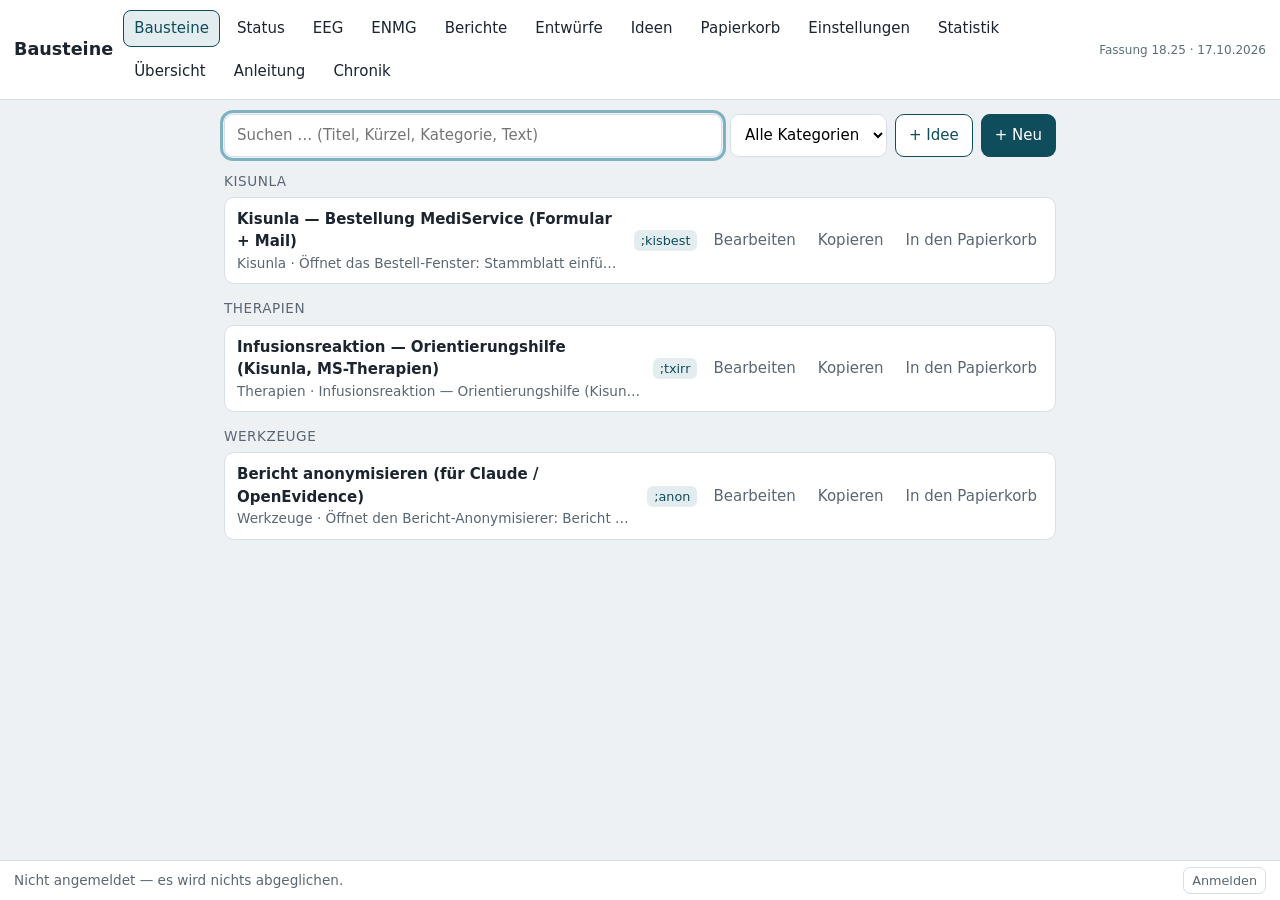
==== commit e944cf7d: "18.25: Abschluss Chat 14 - Hilfe und Chronik nachgefuehrt" ====
--- a/index.html
+++ b/index.html
@@ -15,7 +15,7 @@
 <meta charset="UTF-8">
 <meta name="viewport" content="width=device-width, initial-scale=1.0, viewport-fit=cover">
 <title>Bausteine</title>
-<link rel="stylesheet" href="stil.css?v=18.24">
+<link rel="stylesheet" href="stil.css?v=18.25">
 </head>
 <body>
   <header>
@@ -32,69 +32,69 @@
        Einstellungen → Bausteine → Statistik → Bericht →
        Tardoc-Daten → Status-Grundlage → Status → EEG-Grundlage → EEG → ENMG → Selbsttest →
        Hilfe → Chronik → Formatleiste → Oberfläche → Ansichten -->
-  <script src="texte.js?v=18.24"></script>
-  <script src="konfiguration.js?v=18.24"></script>
-  <script src="speicher.js?v=18.24"></script>
-  <script src="wolke.js?v=18.24"></script>
-  <script src="abgleich.js?v=18.24"></script>
-  <script src="makros.js?v=18.24"></script>
-  <script src="masken.js?v=18.24"></script>
-  <script src="auszeichnung.js?v=18.24"></script>
-  <script src="rtf-lesen.js?v=18.24"></script>
-  <script src="reichtext.js?v=18.24"></script>
-  <script src="einstellungen.js?v=18.24"></script>
-  <script src="bausteine.js?v=18.24"></script>
-  <script src="statistik.js?v=18.24"></script>
-  <script src="bericht.js?v=18.24"></script>
-  <script src="tardoc-daten.js?v=18.24"></script>
-  <script src="status-grundlage.js?v=18.24"></script>
-  <script src="status-texte.js?v=18.24"></script>
-  <script src="status.js?v=18.24"></script>
-  <script src="eeg-grundlage.js?v=18.24"></script>
-  <script src="eeg.js?v=18.24"></script>
-  <script src="normwerte-grundlage.js?v=18.24"></script>
-  <script src="enmg-texte.js?v=18.24"></script>
-  <script src="enmg.js?v=18.24"></script>
-  <script src="enmg-befund.js?v=18.24"></script>
-  <script src="enmg-leser.js?v=18.24"></script>
-  <script src="enmg-leser-word.js?v=18.24"></script>
-  <script src="enmg-leser-pdf.js?v=18.24"></script>
-  <script src="enmg-leser-doc.js?v=18.24"></script>
-  <script src="enmg-viking.js?v=18.24"></script>
-  <script src="enmg-anonym.js?v=18.24"></script>
-  <script src="diagnose.js?v=18.24"></script>
-  <script src="pdf-formular.js?v=18.24"></script>
-  <script src="kisunla-umbau.js?v=18.24"></script>
-  <script src="kisunla.js?v=18.24"></script>
-  <script src="selbsttest.js?v=18.24"></script>
-  <script src="selbsttest-enmg.js?v=18.24"></script>
-  <script src="hilfe.js?v=18.24"></script>
-  <script src="chronik.js?v=18.24"></script>
-  <script src="tastenkuerzel.js?v=18.24"></script>
-  <script src="formatleiste-tabellen.js?v=18.24"></script>
-  <script src="formatleiste.js?v=18.24"></script>
-  <script src="oberflaeche.js?v=18.24"></script>
-  <script src="ansicht-ausfuellen.js?v=18.24"></script>
-  <script src="ansicht-anzeigen.js?v=18.24"></script>
-  <script src="ansicht-kisunla.js?v=18.24"></script>
-  <script src="ansicht-status-tardoc.js?v=18.24"></script>
-  <script src="ansicht-status.js?v=18.24"></script>
-  <script src="ansicht-status-pflege.js?v=18.24"></script>
-  <script src="ansicht-eeg.js?v=18.24"></script>
-  <script src="ansicht-eeg-pflege.js?v=18.24"></script>
-  <script src="ansicht-enmg.js?v=18.24"></script>
-  <script src="ansicht-enmg-pflege.js?v=18.24"></script>
-  <script src="ansicht-enmg-anonym.js?v=18.24"></script>
-  <script src="bericht-anonym.js?v=18.24"></script>
-  <script src="ansicht-bericht-anonym.js?v=18.24"></script>
-  <script src="ansicht-uebersicht.js?v=18.24"></script>
-  <script src="ansicht-bericht-mc.js?v=18.24"></script>
-  <script src="ansicht-kaertchen.js?v=18.24"></script>
-  <script src="ansicht-bearbeiten.js?v=18.24"></script>
-  <script src="ansicht-ideen.js?v=18.24"></script>
-  <script src="ansicht-einstellungen.js?v=18.24"></script>
-  <script src="ansicht-entwuerfe.js?v=18.24"></script>
-  <script src="ansicht-wolke.js?v=18.24"></script>
-  <script src="fenster-modus.js?v=18.24"></script>
+  <script src="texte.js?v=18.25"></script>
+  <script src="konfiguration.js?v=18.25"></script>
+  <script src="speicher.js?v=18.25"></script>
+  <script src="wolke.js?v=18.25"></script>
+  <script src="abgleich.js?v=18.25"></script>
+  <script src="makros.js?v=18.25"></script>
+  <script src="masken.js?v=18.25"></script>
+  <script src="auszeichnung.js?v=18.25"></script>
+  <script src="rtf-lesen.js?v=18.25"></script>
+  <script src="reichtext.js?v=18.25"></script>
+  <script src="einstellungen.js?v=18.25"></script>
+  <script src="bausteine.js?v=18.25"></script>
+  <script src="statistik.js?v=18.25"></script>
+  <script src="bericht.js?v=18.25"></script>
+  <script src="tardoc-daten.js?v=18.25"></script>
+  <script src="status-grundlage.js?v=18.25"></script>
+  <script src="status-texte.js?v=18.25"></script>
+  <script src="status.js?v=18.25"></script>
+  <script src="eeg-grundlage.js?v=18.25"></script>
+  <script src="eeg.js?v=18.25"></script>
+  <script src="normwerte-grundlage.js?v=18.25"></script>
+  <script src="enmg-texte.js?v=18.25"></script>
+  <script src="enmg.js?v=18.25"></script>
+  <script src="enmg-befund.js?v=18.25"></script>
+  <script src="enmg-leser.js?v=18.25"></script>
+  <script src="enmg-leser-word.js?v=18.25"></script>
+  <script src="enmg-leser-pdf.js?v=18.25"></script>
+  <script src="enmg-leser-doc.js?v=18.25"></script>
+  <script src="enmg-viking.js?v=18.25"></script>
+  <script src="enmg-anonym.js?v=18.25"></script>
+  <script src="diagnose.js?v=18.25"></script>
+  <script src="pdf-formular.js?v=18.25"></script>
+  <script src="kisunla-umbau.js?v=18.25"></script>
+  <script src="kisunla.js?v=18.25"></script>
+  <script src="selbsttest.js?v=18.25"></script>
+  <script src="selbsttest-enmg.js?v=18.25"></script>
+  <script src="hilfe.js?v=18.25"></script>
+  <script src="chronik.js?v=18.25"></script>
+  <script src="tastenkuerzel.js?v=18.25"></script>
+  <script src="formatleiste-tabellen.js?v=18.25"></script>
+  <script src="formatleiste.js?v=18.25"></script>
+  <script src="oberflaeche.js?v=18.25"></script>
+  <script src="ansicht-ausfuellen.js?v=18.25"></script>
+  <script src="ansicht-anzeigen.js?v=18.25"></script>
+  <script src="ansicht-kisunla.js?v=18.25"></script>
+  <script src="ansicht-status-tardoc.js?v=18.25"></script>
+  <script src="ansicht-status.js?v=18.25"></script>
+  <script src="ansicht-status-pflege.js?v=18.25"></script>
+  <script src="ansicht-eeg.js?v=18.25"></script>
+  <script src="ansicht-eeg-pflege.js?v=18.25"></script>
+  <script src="ansicht-enmg.js?v=18.25"></script>
+  <script src="ansicht-enmg-pflege.js?v=18.25"></script>
+  <script src="ansicht-enmg-anonym.js?v=18.25"></script>
+  <script src="bericht-anonym.js?v=18.25"></script>
+  <script src="ansicht-bericht-anonym.js?v=18.25"></script>
+  <script src="ansicht-uebersicht.js?v=18.25"></script>
+  <script src="ansicht-bericht-mc.js?v=18.25"></script>
+  <script src="ansicht-kaertchen.js?v=18.25"></script>
+  <script src="ansicht-bearbeiten.js?v=18.25"></script>
+  <script src="ansicht-ideen.js?v=18.25"></script>
+  <script src="ansicht-einstellungen.js?v=18.25"></script>
+  <script src="ansicht-entwuerfe.js?v=18.25"></script>
+  <script src="ansicht-wolke.js?v=18.25"></script>
+  <script src="fenster-modus.js?v=18.25"></script>
 </body>
 </html>
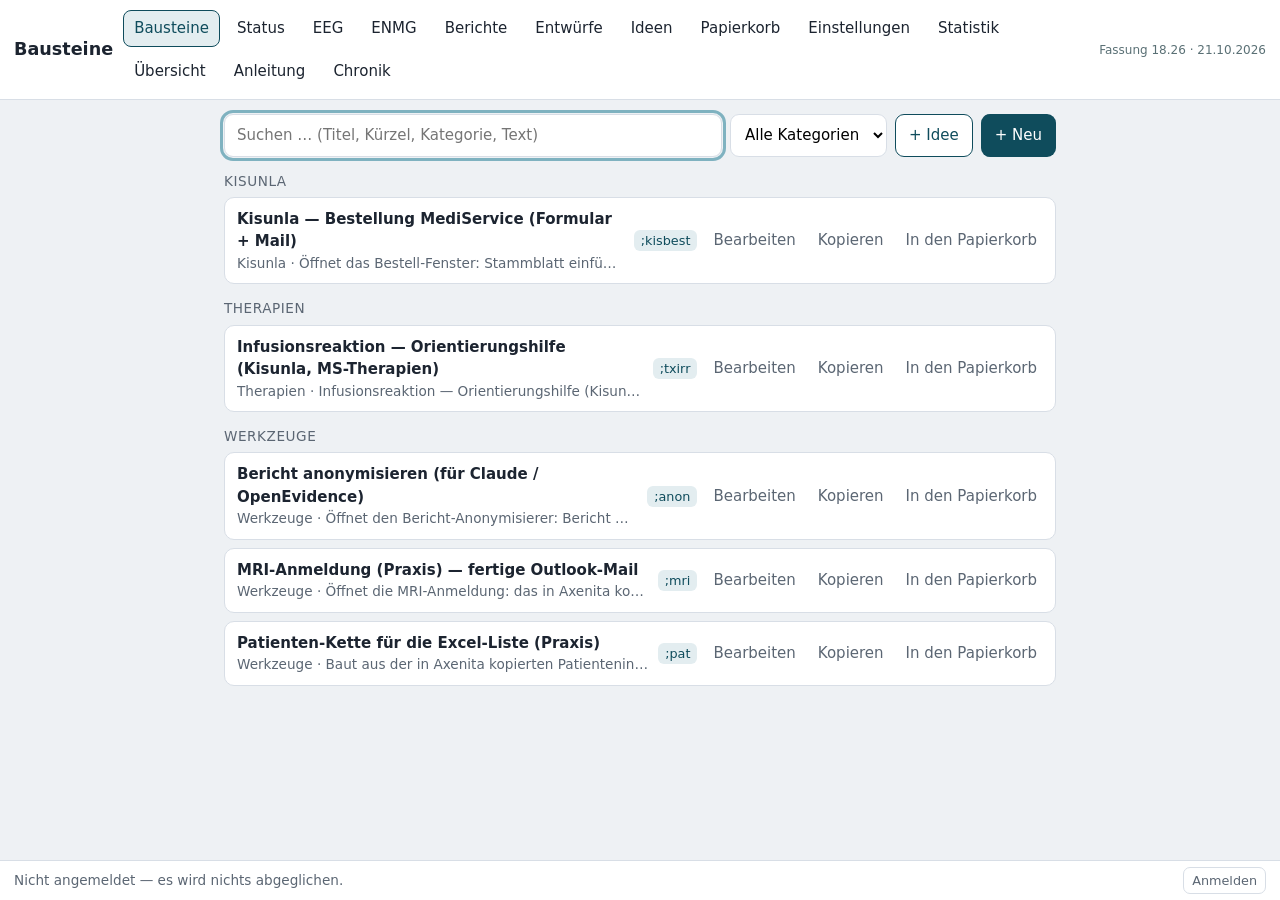
==== commit eb5d05e0: "🧩 18.26 — Erweiterungs-Ablösung: ;;mri und ;;pat in App und Skript, Browser gehört dem Skript" ====
--- a/index.html
+++ b/index.html
@@ -15,7 +15,7 @@
 <meta charset="UTF-8">
 <meta name="viewport" content="width=device-width, initial-scale=1.0, viewport-fit=cover">
 <title>Bausteine</title>
-<link rel="stylesheet" href="stil.css?v=18.25">
+<link rel="stylesheet" href="stil.css?v=18.26">
 </head>
 <body>
   <header>
@@ -32,69 +32,73 @@
        Einstellungen → Bausteine → Statistik → Bericht →
        Tardoc-Daten → Status-Grundlage → Status → EEG-Grundlage → EEG → ENMG → Selbsttest →
        Hilfe → Chronik → Formatleiste → Oberfläche → Ansichten -->
-  <script src="texte.js?v=18.25"></script>
-  <script src="konfiguration.js?v=18.25"></script>
-  <script src="speicher.js?v=18.25"></script>
-  <script src="wolke.js?v=18.25"></script>
-  <script src="abgleich.js?v=18.25"></script>
-  <script src="makros.js?v=18.25"></script>
-  <script src="masken.js?v=18.25"></script>
-  <script src="auszeichnung.js?v=18.25"></script>
-  <script src="rtf-lesen.js?v=18.25"></script>
-  <script src="reichtext.js?v=18.25"></script>
-  <script src="einstellungen.js?v=18.25"></script>
-  <script src="bausteine.js?v=18.25"></script>
-  <script src="statistik.js?v=18.25"></script>
-  <script src="bericht.js?v=18.25"></script>
-  <script src="tardoc-daten.js?v=18.25"></script>
-  <script src="status-grundlage.js?v=18.25"></script>
-  <script src="status-texte.js?v=18.25"></script>
-  <script src="status.js?v=18.25"></script>
-  <script src="eeg-grundlage.js?v=18.25"></script>
-  <script src="eeg.js?v=18.25"></script>
-  <script src="normwerte-grundlage.js?v=18.25"></script>
-  <script src="enmg-texte.js?v=18.25"></script>
-  <script src="enmg.js?v=18.25"></script>
-  <script src="enmg-befund.js?v=18.25"></script>
-  <script src="enmg-leser.js?v=18.25"></script>
-  <script src="enmg-leser-word.js?v=18.25"></script>
-  <script src="enmg-leser-pdf.js?v=18.25"></script>
-  <script src="enmg-leser-doc.js?v=18.25"></script>
-  <script src="enmg-viking.js?v=18.25"></script>
-  <script src="enmg-anonym.js?v=18.25"></script>
-  <script src="diagnose.js?v=18.25"></script>
-  <script src="pdf-formular.js?v=18.25"></script>
-  <script src="kisunla-umbau.js?v=18.25"></script>
-  <script src="kisunla.js?v=18.25"></script>
-  <script src="selbsttest.js?v=18.25"></script>
-  <script src="selbsttest-enmg.js?v=18.25"></script>
-  <script src="hilfe.js?v=18.25"></script>
-  <script src="chronik.js?v=18.25"></script>
-  <script src="tastenkuerzel.js?v=18.25"></script>
-  <script src="formatleiste-tabellen.js?v=18.25"></script>
-  <script src="formatleiste.js?v=18.25"></script>
-  <script src="oberflaeche.js?v=18.25"></script>
-  <script src="ansicht-ausfuellen.js?v=18.25"></script>
-  <script src="ansicht-anzeigen.js?v=18.25"></script>
-  <script src="ansicht-kisunla.js?v=18.25"></script>
-  <script src="ansicht-status-tardoc.js?v=18.25"></script>
-  <script src="ansicht-status.js?v=18.25"></script>
-  <script src="ansicht-status-pflege.js?v=18.25"></script>
-  <script src="ansicht-eeg.js?v=18.25"></script>
-  <script src="ansicht-eeg-pflege.js?v=18.25"></script>
-  <script src="ansicht-enmg.js?v=18.25"></script>
-  <script src="ansicht-enmg-pflege.js?v=18.25"></script>
-  <script src="ansicht-enmg-anonym.js?v=18.25"></script>
-  <script src="bericht-anonym.js?v=18.25"></script>
-  <script src="ansicht-bericht-anonym.js?v=18.25"></script>
-  <script src="ansicht-uebersicht.js?v=18.25"></script>
-  <script src="ansicht-bericht-mc.js?v=18.25"></script>
-  <script src="ansicht-kaertchen.js?v=18.25"></script>
-  <script src="ansicht-bearbeiten.js?v=18.25"></script>
-  <script src="ansicht-ideen.js?v=18.25"></script>
-  <script src="ansicht-einstellungen.js?v=18.25"></script>
-  <script src="ansicht-entwuerfe.js?v=18.25"></script>
-  <script src="ansicht-wolke.js?v=18.25"></script>
-  <script src="fenster-modus.js?v=18.25"></script>
+  <script src="texte.js?v=18.26"></script>
+  <script src="konfiguration.js?v=18.26"></script>
+  <script src="speicher.js?v=18.26"></script>
+  <script src="wolke.js?v=18.26"></script>
+  <script src="abgleich.js?v=18.26"></script>
+  <script src="makros.js?v=18.26"></script>
+  <script src="masken.js?v=18.26"></script>
+  <script src="auszeichnung.js?v=18.26"></script>
+  <script src="rtf-lesen.js?v=18.26"></script>
+  <script src="reichtext.js?v=18.26"></script>
+  <script src="einstellungen.js?v=18.26"></script>
+  <script src="bausteine.js?v=18.26"></script>
+  <script src="statistik.js?v=18.26"></script>
+  <script src="bericht.js?v=18.26"></script>
+  <script src="tardoc-daten.js?v=18.26"></script>
+  <script src="status-grundlage.js?v=18.26"></script>
+  <script src="status-texte.js?v=18.26"></script>
+  <script src="status.js?v=18.26"></script>
+  <script src="eeg-grundlage.js?v=18.26"></script>
+  <script src="eeg.js?v=18.26"></script>
+  <script src="normwerte-grundlage.js?v=18.26"></script>
+  <script src="enmg-texte.js?v=18.26"></script>
+  <script src="enmg.js?v=18.26"></script>
+  <script src="enmg-befund.js?v=18.26"></script>
+  <script src="enmg-leser.js?v=18.26"></script>
+  <script src="enmg-leser-word.js?v=18.26"></script>
+  <script src="enmg-leser-pdf.js?v=18.26"></script>
+  <script src="enmg-leser-doc.js?v=18.26"></script>
+  <script src="enmg-viking.js?v=18.26"></script>
+  <script src="enmg-anonym.js?v=18.26"></script>
+  <script src="diagnose.js?v=18.26"></script>
+  <script src="pdf-formular.js?v=18.26"></script>
+  <script src="mri-anmeldung.js?v=18.26"></script>
+  <script src="pat-kette.js?v=18.26"></script>
+  <script src="kisunla-umbau.js?v=18.26"></script>
+  <script src="kisunla.js?v=18.26"></script>
+  <script src="selbsttest.js?v=18.26"></script>
+  <script src="selbsttest-enmg.js?v=18.26"></script>
+  <script src="selbsttest-abloesung.js?v=18.26"></script>
+  <script src="hilfe.js?v=18.26"></script>
+  <script src="chronik.js?v=18.26"></script>
+  <script src="tastenkuerzel.js?v=18.26"></script>
+  <script src="formatleiste-tabellen.js?v=18.26"></script>
+  <script src="formatleiste.js?v=18.26"></script>
+  <script src="oberflaeche.js?v=18.26"></script>
+  <script src="ansicht-ausfuellen.js?v=18.26"></script>
+  <script src="ansicht-anzeigen.js?v=18.26"></script>
+  <script src="ansicht-kisunla.js?v=18.26"></script>
+  <script src="ansicht-mri.js?v=18.26"></script>
+  <script src="ansicht-status-tardoc.js?v=18.26"></script>
+  <script src="ansicht-status.js?v=18.26"></script>
+  <script src="ansicht-status-pflege.js?v=18.26"></script>
+  <script src="ansicht-eeg.js?v=18.26"></script>
+  <script src="ansicht-eeg-pflege.js?v=18.26"></script>
+  <script src="ansicht-enmg.js?v=18.26"></script>
+  <script src="ansicht-enmg-pflege.js?v=18.26"></script>
+  <script src="ansicht-enmg-anonym.js?v=18.26"></script>
+  <script src="bericht-anonym.js?v=18.26"></script>
+  <script src="ansicht-bericht-anonym.js?v=18.26"></script>
+  <script src="ansicht-uebersicht.js?v=18.26"></script>
+  <script src="ansicht-bericht-mc.js?v=18.26"></script>
+  <script src="ansicht-kaertchen.js?v=18.26"></script>
+  <script src="ansicht-bearbeiten.js?v=18.26"></script>
+  <script src="ansicht-ideen.js?v=18.26"></script>
+  <script src="ansicht-einstellungen.js?v=18.26"></script>
+  <script src="ansicht-entwuerfe.js?v=18.26"></script>
+  <script src="ansicht-wolke.js?v=18.26"></script>
+  <script src="fenster-modus.js?v=18.26"></script>
 </body>
 </html>
--- a/stil.css
+++ b/stil.css
@@ -1006,3 +1006,22 @@
 .enmg-anpassung .enmg-rueckgaengig { margin-left: 4px; padding: 0 5px; font-size: 1em; }
 .enmg-myo { margin-top: 10px; }
 .enmg-myo-amp { display: block; font-size: 0.85em; color: #555; margin: -4px 0 8px; }
+
+/* 18.26: Die MRI-Anmeldung als App-Fenster (Erweiterungs-Ablösung).
+   Kompakt (Dauerregel 11.10.): kurze Felder in der Zeile ihrer
+   Beschriftung, alles auf einen Bildschirm ohne Scrollen. */
+dialog.mri { width: min(700px, 94vw); }
+dialog.mri .mri-quelle { width: 100%; box-sizing: border-box; font: inherit;
+  font-size: 12.5px; min-height: 110px; resize: vertical; }
+.mri-laden { margin: 6px 0 2px; }
+.mri-erkannt { color: var(--gedaempft); font-size: .9rem; min-height: 1.2em;
+  margin: 4px 0; }
+.mri-zeile { display: flex; align-items: center; gap: 8px; margin: 6px 0; }
+.mri-zeile > label { width: 96px; flex: none; color: var(--gedaempft);
+  font-size: .9rem; }
+.mri-zeile input, .mri-zeile select { flex: 1; min-width: 0; font: inherit; }
+.mri-anrede { display: flex; gap: 6px; flex: none; }
+.mri-anrede button.aktiv { background: var(--akzent); color: #fff; }
+.mri-formular { font-size: .85rem; color: var(--gedaempft); }
+.mri-formular.mri-rot { color: #b3261e; font-weight: bold; }
+.mri-warn { color: #b3261e; min-height: 1.2em; font-size: .9rem; margin: 6px 0 0; }
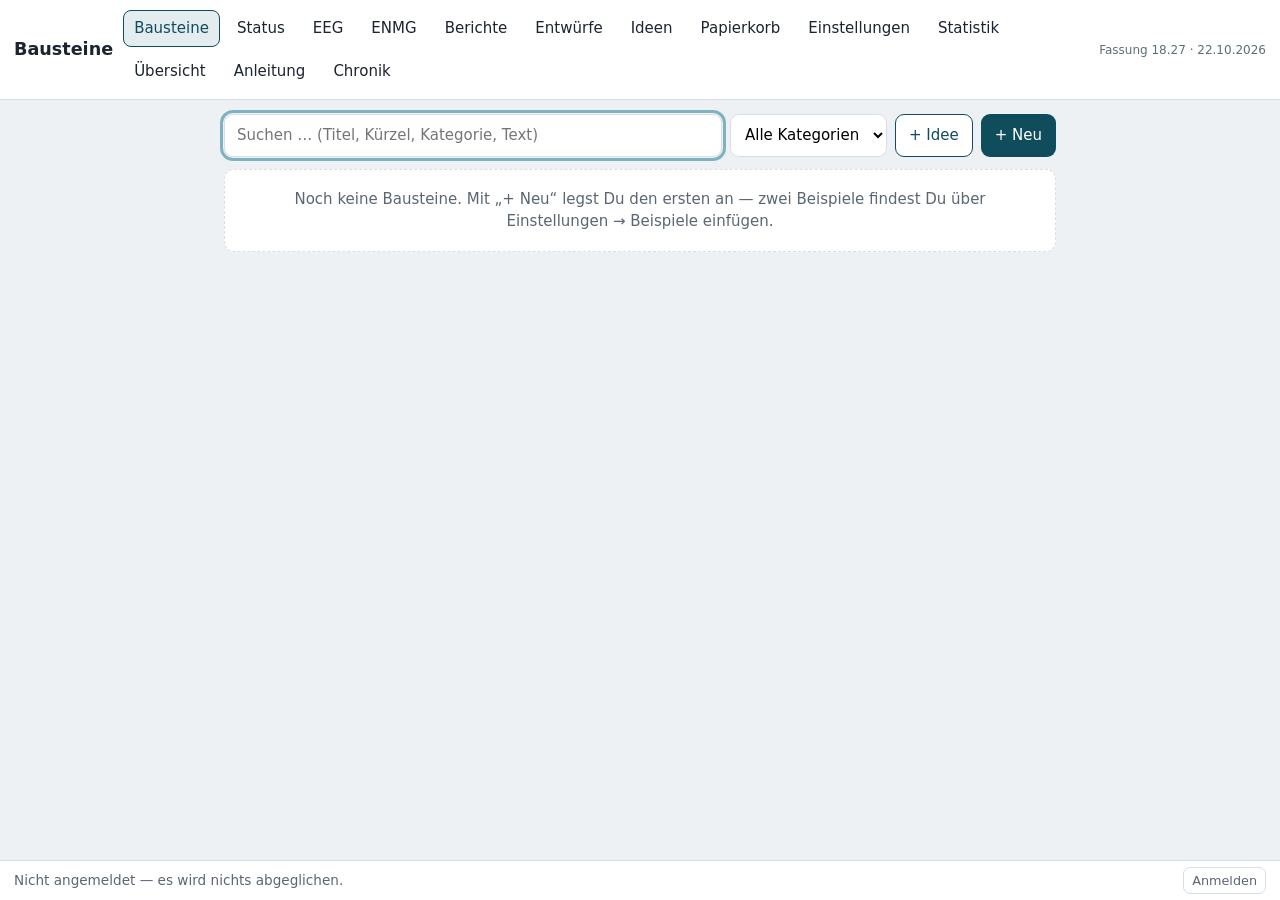
==== commit b2fae1aa: "🔏 18.27 — Update-Unterschrift, ;;pat/;;mri fest verdrahtet, Grundausstattungs-Schutz, ;;txirr-Wächte" ====
--- a/index.html
+++ b/index.html
@@ -15,7 +15,7 @@
 <meta charset="UTF-8">
 <meta name="viewport" content="width=device-width, initial-scale=1.0, viewport-fit=cover">
 <title>Bausteine</title>
-<link rel="stylesheet" href="stil.css?v=18.26">
+<link rel="stylesheet" href="stil.css?v=18.27">
 </head>
 <body>
   <header>
@@ -32,73 +32,73 @@
        Einstellungen → Bausteine → Statistik → Bericht →
        Tardoc-Daten → Status-Grundlage → Status → EEG-Grundlage → EEG → ENMG → Selbsttest →
        Hilfe → Chronik → Formatleiste → Oberfläche → Ansichten -->
-  <script src="texte.js?v=18.26"></script>
-  <script src="konfiguration.js?v=18.26"></script>
-  <script src="speicher.js?v=18.26"></script>
-  <script src="wolke.js?v=18.26"></script>
-  <script src="abgleich.js?v=18.26"></script>
-  <script src="makros.js?v=18.26"></script>
-  <script src="masken.js?v=18.26"></script>
-  <script src="auszeichnung.js?v=18.26"></script>
-  <script src="rtf-lesen.js?v=18.26"></script>
-  <script src="reichtext.js?v=18.26"></script>
-  <script src="einstellungen.js?v=18.26"></script>
-  <script src="bausteine.js?v=18.26"></script>
-  <script src="statistik.js?v=18.26"></script>
-  <script src="bericht.js?v=18.26"></script>
-  <script src="tardoc-daten.js?v=18.26"></script>
-  <script src="status-grundlage.js?v=18.26"></script>
-  <script src="status-texte.js?v=18.26"></script>
-  <script src="status.js?v=18.26"></script>
-  <script src="eeg-grundlage.js?v=18.26"></script>
-  <script src="eeg.js?v=18.26"></script>
-  <script src="normwerte-grundlage.js?v=18.26"></script>
-  <script src="enmg-texte.js?v=18.26"></script>
-  <script src="enmg.js?v=18.26"></script>
-  <script src="enmg-befund.js?v=18.26"></script>
-  <script src="enmg-leser.js?v=18.26"></script>
-  <script src="enmg-leser-word.js?v=18.26"></script>
-  <script src="enmg-leser-pdf.js?v=18.26"></script>
-  <script src="enmg-leser-doc.js?v=18.26"></script>
-  <script src="enmg-viking.js?v=18.26"></script>
-  <script src="enmg-anonym.js?v=18.26"></script>
-  <script src="diagnose.js?v=18.26"></script>
-  <script src="pdf-formular.js?v=18.26"></script>
-  <script src="mri-anmeldung.js?v=18.26"></script>
-  <script src="pat-kette.js?v=18.26"></script>
-  <script src="kisunla-umbau.js?v=18.26"></script>
-  <script src="kisunla.js?v=18.26"></script>
-  <script src="selbsttest.js?v=18.26"></script>
-  <script src="selbsttest-enmg.js?v=18.26"></script>
-  <script src="selbsttest-abloesung.js?v=18.26"></script>
-  <script src="hilfe.js?v=18.26"></script>
-  <script src="chronik.js?v=18.26"></script>
-  <script src="tastenkuerzel.js?v=18.26"></script>
-  <script src="formatleiste-tabellen.js?v=18.26"></script>
-  <script src="formatleiste.js?v=18.26"></script>
-  <script src="oberflaeche.js?v=18.26"></script>
-  <script src="ansicht-ausfuellen.js?v=18.26"></script>
-  <script src="ansicht-anzeigen.js?v=18.26"></script>
-  <script src="ansicht-kisunla.js?v=18.26"></script>
-  <script src="ansicht-mri.js?v=18.26"></script>
-  <script src="ansicht-status-tardoc.js?v=18.26"></script>
-  <script src="ansicht-status.js?v=18.26"></script>
-  <script src="ansicht-status-pflege.js?v=18.26"></script>
-  <script src="ansicht-eeg.js?v=18.26"></script>
-  <script src="ansicht-eeg-pflege.js?v=18.26"></script>
-  <script src="ansicht-enmg.js?v=18.26"></script>
-  <script src="ansicht-enmg-pflege.js?v=18.26"></script>
-  <script src="ansicht-enmg-anonym.js?v=18.26"></script>
-  <script src="bericht-anonym.js?v=18.26"></script>
-  <script src="ansicht-bericht-anonym.js?v=18.26"></script>
-  <script src="ansicht-uebersicht.js?v=18.26"></script>
-  <script src="ansicht-bericht-mc.js?v=18.26"></script>
-  <script src="ansicht-kaertchen.js?v=18.26"></script>
-  <script src="ansicht-bearbeiten.js?v=18.26"></script>
-  <script src="ansicht-ideen.js?v=18.26"></script>
-  <script src="ansicht-einstellungen.js?v=18.26"></script>
-  <script src="ansicht-entwuerfe.js?v=18.26"></script>
-  <script src="ansicht-wolke.js?v=18.26"></script>
-  <script src="fenster-modus.js?v=18.26"></script>
+  <script src="texte.js?v=18.27"></script>
+  <script src="konfiguration.js?v=18.27"></script>
+  <script src="speicher.js?v=18.27"></script>
+  <script src="wolke.js?v=18.27"></script>
+  <script src="abgleich.js?v=18.27"></script>
+  <script src="makros.js?v=18.27"></script>
+  <script src="masken.js?v=18.27"></script>
+  <script src="auszeichnung.js?v=18.27"></script>
+  <script src="rtf-lesen.js?v=18.27"></script>
+  <script src="reichtext.js?v=18.27"></script>
+  <script src="einstellungen.js?v=18.27"></script>
+  <script src="bausteine.js?v=18.27"></script>
+  <script src="statistik.js?v=18.27"></script>
+  <script src="bericht.js?v=18.27"></script>
+  <script src="tardoc-daten.js?v=18.27"></script>
+  <script src="status-grundlage.js?v=18.27"></script>
+  <script src="status-texte.js?v=18.27"></script>
+  <script src="status.js?v=18.27"></script>
+  <script src="eeg-grundlage.js?v=18.27"></script>
+  <script src="eeg.js?v=18.27"></script>
+  <script src="normwerte-grundlage.js?v=18.27"></script>
+  <script src="enmg-texte.js?v=18.27"></script>
+  <script src="enmg.js?v=18.27"></script>
+  <script src="enmg-befund.js?v=18.27"></script>
+  <script src="enmg-leser.js?v=18.27"></script>
+  <script src="enmg-leser-word.js?v=18.27"></script>
+  <script src="enmg-leser-pdf.js?v=18.27"></script>
+  <script src="enmg-leser-doc.js?v=18.27"></script>
+  <script src="enmg-viking.js?v=18.27"></script>
+  <script src="enmg-anonym.js?v=18.27"></script>
+  <script src="diagnose.js?v=18.27"></script>
+  <script src="pdf-formular.js?v=18.27"></script>
+  <script src="mri-anmeldung.js?v=18.27"></script>
+  <script src="pat-kette.js?v=18.27"></script>
+  <script src="kisunla-umbau.js?v=18.27"></script>
+  <script src="kisunla.js?v=18.27"></script>
+  <script src="selbsttest.js?v=18.27"></script>
+  <script src="selbsttest-enmg.js?v=18.27"></script>
+  <script src="selbsttest-abloesung.js?v=18.27"></script>
+  <script src="hilfe.js?v=18.27"></script>
+  <script src="chronik.js?v=18.27"></script>
+  <script src="tastenkuerzel.js?v=18.27"></script>
+  <script src="formatleiste-tabellen.js?v=18.27"></script>
+  <script src="formatleiste.js?v=18.27"></script>
+  <script src="oberflaeche.js?v=18.27"></script>
+  <script src="ansicht-ausfuellen.js?v=18.27"></script>
+  <script src="ansicht-anzeigen.js?v=18.27"></script>
+  <script src="ansicht-kisunla.js?v=18.27"></script>
+  <script src="ansicht-mri.js?v=18.27"></script>
+  <script src="ansicht-status-tardoc.js?v=18.27"></script>
+  <script src="ansicht-status.js?v=18.27"></script>
+  <script src="ansicht-status-pflege.js?v=18.27"></script>
+  <script src="ansicht-eeg.js?v=18.27"></script>
+  <script src="ansicht-eeg-pflege.js?v=18.27"></script>
+  <script src="ansicht-enmg.js?v=18.27"></script>
+  <script src="ansicht-enmg-pflege.js?v=18.27"></script>
+  <script src="ansicht-enmg-anonym.js?v=18.27"></script>
+  <script src="bericht-anonym.js?v=18.27"></script>
+  <script src="ansicht-bericht-anonym.js?v=18.27"></script>
+  <script src="ansicht-uebersicht.js?v=18.27"></script>
+  <script src="ansicht-bericht-mc.js?v=18.27"></script>
+  <script src="ansicht-kaertchen.js?v=18.27"></script>
+  <script src="ansicht-bearbeiten.js?v=18.27"></script>
+  <script src="ansicht-ideen.js?v=18.27"></script>
+  <script src="ansicht-einstellungen.js?v=18.27"></script>
+  <script src="ansicht-entwuerfe.js?v=18.27"></script>
+  <script src="ansicht-wolke.js?v=18.27"></script>
+  <script src="fenster-modus.js?v=18.27"></script>
 </body>
 </html>
